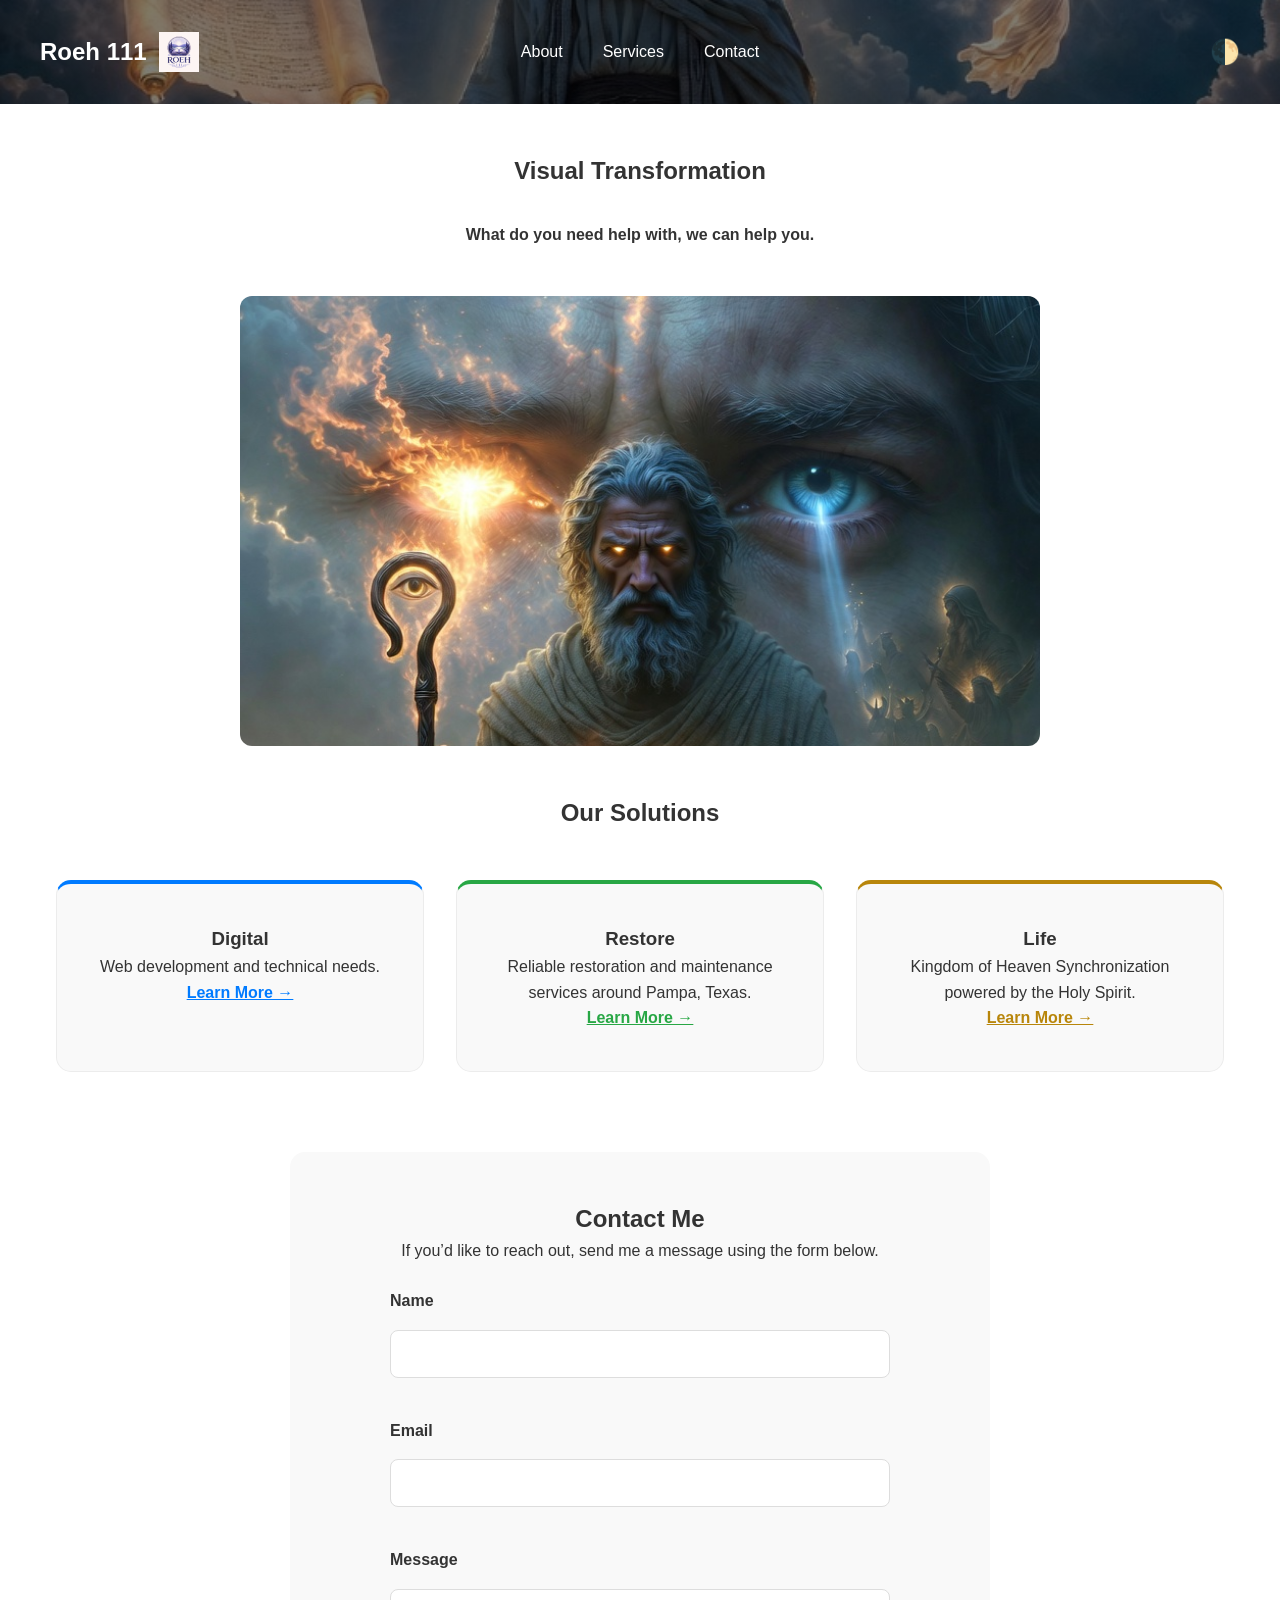
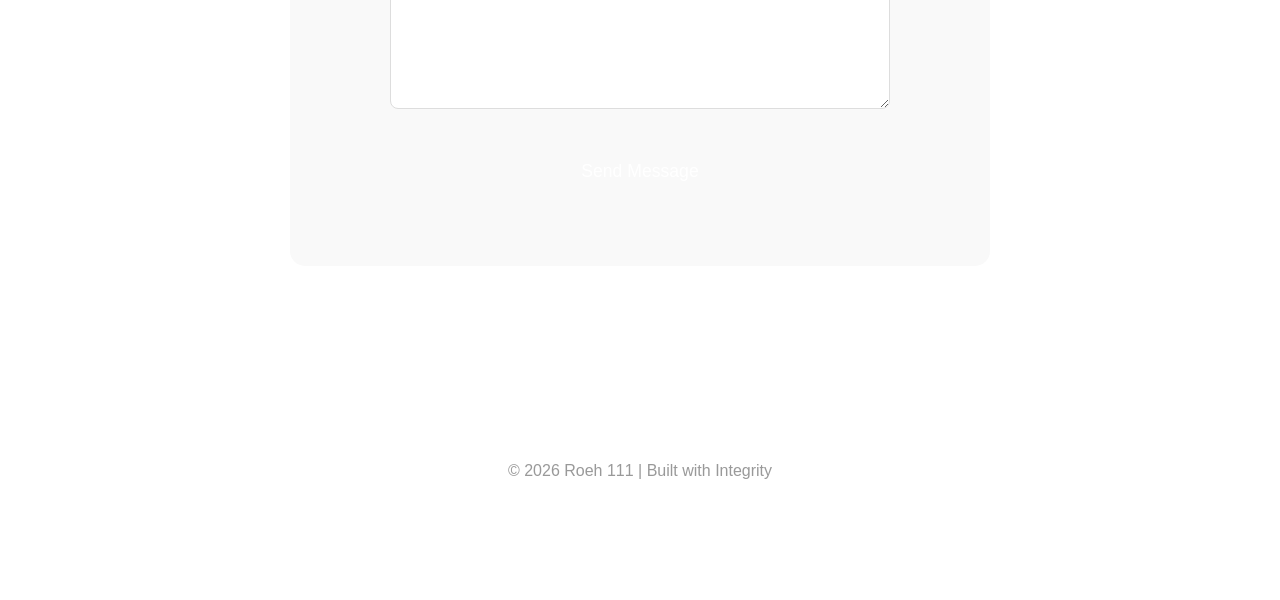
==== index.html @ 9e603c1d "Update 3 for the form to ensure it goes to the thank-you page which is in a different folder." ====
<!DOCTYPE html>
<html lang="en">
<head>
    <meta charset="UTF-8">
    <meta name="viewport" content="width=device-width, initial-scale=1.0">
    <title>Roeh 111 | Kingdom of Heaven Solutions</title>
    
    <script>
        (function() {
            const savedTheme = localStorage.getItem('theme');
            if (savedTheme === 'dark') {
                document.documentElement.setAttribute('data-theme', 'dark');
            }
        })();
    </script>

    <link rel="icon" type="image/png" href="assets/images/favicon.ico.png">
    <link rel="stylesheet" href="style.css">
</head>
<body>

<nav class="navbar">
    <div class="navbar-container">
        <a href="index.html" class="logo">
            Roeh 111 
            <img src="assets/images/favicon.ico.png" alt="Roeh Icon">
        </a>
        
        <ul class="nav-links">
            <li><a href="pages/about.html">About</a></li>
            <li><a href="pages/digital.html">Services</a></li>
            <li><a href="#contact">Contact</a></li>
        </ul>

        <div class="theme-btn-wrapper">
            <button id="theme-toggle" class="theme-btn">🌓</button>
        </div>
    </div>
</nav>

<main>
    <section class="container" style="margin-top: 3rem;">
        <h2 style="text-align: center; margin-bottom: 2rem;">Visual Transformation</h2>
        <p><strong>What do you need help with, we can help you.</strong></p>
        <div class="slider-container" id="main-slider" data-state="before" onclick="this.setAttribute('data-state', this.getAttribute('data-state') === 'before' ? 'after' : 'before')">
            <div class="img-before">
                <img src="assets/images/lbrpw.jpg" alt="Before" style="pointer-events: none;">
                <div class="label label-before">Before</div>
            </div>
            <div class="img-after">
                <img src="assets/images/CxQk5.jpg" alt="After" style="pointer-events: none;">
                <div class="label label-after">After</div>
            </div>
        </div>
    </section>

    <section id="services" class="pillars-section">
        <h2 style="text-align: center; margin-bottom: 3rem;">Our Solutions</h2>
        <div class="services-grid">
            <div class="service-card digital-card digital-theme">
                <h3>Digital</h3>
                <p>Web development and technical needs.</p>
                <a href="pages/digital.html" class="service-link">Learn More →</a>
            </div>
            <div class="service-card restore-card restore-theme">
                <h3>Restore</h3>
                <p>Reliable restoration and maintenance services around Pampa, Texas.</p>
                <a href="pages/home-repair.html" class="service-link">Learn More →</a>
            </div>
            <div class="service-card life-card life-theme">
                <h3>Life</h3>
                <p>Kingdom of Heaven Synchronization powered by the Holy Spirit.</p>
                <a href="pages/life.html" class="service-link">Learn More →</a>
            </div>
        </div>
    </section>

    <section id="contact" class="fade-in">
        <h2>Contact Me</h2>
            <p>If you’d like to reach out, send me a message using the form below.</p>

        <form action="https://formsubmit.co/josephparis28@gmail.com" method="POST" class="contact-form" id="contactForm">

        <!-- Hidden FormSubmit Settings -->
        <input type="hidden" name="_captcha" value="false">
        <input type="hidden" name="_template" value="table">
        <input type="hidden" name="_subject" value="New Message From Roeh 111 Website">
        <input type="hidden" name="_next" value="https://josephparis28-hue.github.io/pages/thank-you.html">

        <!-- Visible Fields -->
        <label for="name">Name</label>
        <input id="name" name="name" type="text" required>

        <label for="email">Email</label>
        <input id="email" name="email" type="email" required>

        <label for="message">Message</label>
        <textarea id="message" name="message" rows="5" required></textarea>

        <button type="submit" class="contact-btn">Send Message</button>
        </form>
    </section>

    <!-- Success Modal -->
    <div id="successModal" class="modal">
        <div class="modal-content fade-in">
            <h3>Message Sent!</h3>
            <p>Thank you for reaching out. I’ll get back to you soon.</p>
        <button id="closeModal" class="contact-btn">Close</button>
        </div>
    </div>

</main>

<footer>
    <p style="text-align: center; padding: 3rem 1rem; opacity: 0.7;">&copy; 2026 Roeh 111 | Built with Integrity</p>
</footer>

<button id="backToTop" class="back-to-top">↑</button>

<script src="script.js"></script>
</body>
</html>
---- style.css ----
/* ========================================
    1. CORE THEME & DESIGN TOKENS
   ======================================== */
:root {
    /* Brand Colors - Standard (Light Mode) */
    --accent-blue: #007bff;
    --digital-blue: #007bff;
    --restore-green: #28a745;
    --life-gold: #b8860b; /* Darker gold for better contrast on white */

    /* UI Tokens */
    --transition-speed: 0.4s;
    --overlay: rgba(0, 0, 0, 0.5);
    --bg-color: #ffffff;
    --text-color: #333333;
    --card-bg: #f9f9f9;
    --header-bg: url('assets/images/RoehBackground.jpg');
    --about-hero-bg: url('assets/images/PampaSkyline.jpg');
}

/* --- Dark Mode Variables Overrides --- */
html[data-theme="dark"] {
    --bg-color: #1a1a1a;
    --text-color: #f0f0f0;
    --card-bg: #2d2d2d;
    --overlay: rgba(0, 0, 0, 0.7);

    /* Dark Mode Brand Enhancements (Brighter for dark backgrounds) */
    --digital-blue: #3399ff;
    --restore-green: #2ecc71;
    --life-gold: #f1c40f;
}

/* ========================================
    2. HERO & ABOUT PAGE LAYOUT
   ======================================== */

/* The top banner section of the About page */
.about-hero {
    height: 35vh; /* Adjusted for better visibility */
    background: linear-gradient(var(--overlay), var(--overlay)), var(--about-hero-bg);
    background-size: cover;
    background-position: center;
    display: flex;
    flex-direction: column;
    justify-content: center;
    align-items: center; 
    color: white;
    padding: 0 1rem;
}

.about-hero h1 { 
    font-size: 3.5rem; 
    margin-bottom: 1rem; 
}

/* Global Centering for About Content sections */
.pillars-wrapper, 
.pampa-brand-section, 
.cta-section {
    padding: 4rem 2rem;
    display: flex;
    flex-direction: column;
    align-items: center; 
    text-align: center;
}

/* The "Started in Pampa" gray box section */
.pampa-brand-section {
    background-color: var(--card-bg);
    border-top: 1px solid rgba(0,0,0,0.05);
    border-bottom: 1px solid rgba(0,0,0,0.05);
    margin-bottom: 1rem; 
}

.pampa-brand-content p {
    max-width: 750px;
    margin: 0 auto;
    font-size: 1.2rem;
}

/* The section that says "Ready to start a project?" */
.cta-section h3 {
    font-size: 2.5rem;
    margin-bottom: 1rem;
}

/* ========================================
    3. GLOBAL STYLES
   ======================================== */
* {
    margin: 0;
    padding: 0;
    box-sizing: border-box;
}

body {
    font-family: 'Segoe UI', Tahoma, Geneva, Verdana, sans-serif;
    background-color: var(--bg-color);
    color: var(--text-color);
    line-height: 1.6;
    transition: background-color var(--transition-speed), color var(--transition-speed);
    text-align: center;
}

/* ========================================
    4. NAVIGATION (CENTRALIZED FLEXBOX)
   ======================================== */
.navbar {
    background: linear-gradient(var(--overlay), var(--overlay)), var(--header-bg);
    background-size: cover;
    background-position: center;
    padding: 2rem 1rem;
    color: white;
}

.navbar-container {
    max-width: 1200px;
    margin: 0 auto;
    display: flex;
    align-items: center;
    justify-content: space-between;
}

.logo, .theme-btn-wrapper { flex: 1; }

.logo { 
    display: flex; 
    align-items: center; 
    text-decoration: none; 
    color: white; 
    font-weight: bold; 
    font-size: 1.5rem; 
}

.logo img { height: 40px; margin-left: 12px; }

.nav-links {
    flex: 2;
    display: flex;
    justify-content: center;
    list-style: none;
    gap: 2.5rem;
}

.nav-links a { 
    text-decoration: none; 
    color: white; 
    font-weight: 500; 
    transition: color 0.3s; 
    padding-bottom: 4px;
}

.nav-links a:hover, .nav-links a.active { 
    color: var(--accent-blue); 
    border-bottom: 2px solid var(--accent-blue); 
}

.theme-btn-wrapper { display: flex; justify-content: flex-end; }
.theme-btn { background: none; border: none; cursor: pointer; font-size: 1.5rem; }

/* ========================================
    5. SERVICE CARD THEMES (SYNCHRONIZED)
   ======================================== */
.services-grid {
    display: flex;
    flex-wrap: wrap;
    justify-content: center;
    gap: 2rem;
    max-width: 1200px;
    margin: 3rem auto;
    padding: 0 1rem;
}

.service-card {
    flex: 1 1 300px;
    max-width: 380px;
    background: var(--card-bg);
    padding: 2.5rem;
    border-radius: 15px;
    transition: transform 0.3s ease;
    border: 1px solid rgba(0,0,0,0.05);
}

.service-card:hover { transform: translateY(-5px); }

/* --- Branch Specific logic using Variable Tokens --- */
.digital-card { border-top: 4px solid var(--digital-blue); }
.restore-card { border-top: 4px solid var(--restore-green); }
.life-card { border-top: 4px solid var(--life-gold); }

.digital-card .service-link { color: var(--digital-blue); font-weight: 600; }
.restore-card .service-link { color: var(--restore-green); font-weight: 600; }
.life-card .service-link { color: var(--life-gold); font-weight: 600; }

/* ========================================
    6. SUB-PAGE DESIGN SYSTEM
   ======================================== */
.subpage-header { text-align: center; margin-top: 5rem; padding: 0 1rem; }
.subpage-header h1 { font-size: 3rem; margin-bottom: 1rem; }

/* Sub-page Color Sync */
.digital-theme .subpage-header h1 { color: var(--digital-blue); }
.restore-theme .subpage-header h1 { color: var(--restore-green); }
.life-theme .subpage-header h1 { color: var(--life-gold); }

.subpage-content {
    max-width: 850px;
    margin: 4rem auto;
    padding: 2.5rem;
    background: var(--card-bg);
    border-radius: 12px;
    text-align: left;
    box-shadow: 0 4px 15px rgba(0,0,0,0.05);
}

.subpage-content ul {
    margin-top: 1.5rem;
    padding-left: 2rem;
}

.subpage-content li { margin-bottom: 0.8rem; }

/* ========================================
    7. INTERACTIVE COMPONENTS (SLIDER & GHOST)
   ======================================== */

/* Ghost Engine: Scroll Reveal */
.reveal-hidden {
    opacity: 0;
    transform: translateY(30px);
    transition: all 0.8s cubic-bezier(0.17, 0.67, 0.83, 0.67);
    will-change: transform, opacity;
}

.reveal-visible {
    opacity: 1;
    transform: translateY(0);
}

/* Restoration Comparison Slider */
.slider-container {
    position: relative;
    width: 100%;
    max-width: 800px;
    height: 450px;
    margin: 3rem auto;
    overflow: hidden;
    border-radius: 12px;
    cursor: pointer;
}

.img-after {
    position: absolute;
    top: 0;
    left: 0;
    width: 100%;
    height: 100%;
    z-index: 2;
    clip-path: inset(0 0 0 100%);
    transition: clip-path 0.6s cubic-bezier(0.4, 0, 0.2, 1);
}

.slider-container:hover .img-after,
.slider-container[data-state="after"] .img-after {
    clip-path: inset(0 0 0 0);
}

.slider-container img { width: 100%; height: 100%; object-fit: cover; }

/* ========================================
    8. FORMS & BUTTONS
   ======================================== */
#contact {
    max-width: 700px;
    margin: 5rem auto;
    padding: 3rem;
    background: var(--card-bg);
    border-radius: 15px;
}

#contact input, #contact select, #contact textarea {
    width: 100%;
    padding: 14px;
    margin-bottom: 1.5rem;
    border: 1px solid #ddd;
    border-radius: 8px;
    background: var(--bg-color);
    color: var(--text-color);
}

/* Large Pill Buttons */
.btn, .cta-btn {
    display: inline-block;
    min-width: 250px;
    padding: 18px 30px;
    background-color: var(--accent-blue);
    color: white;
    border-radius: 50px;
    font-weight: bold;
    text-decoration: none;
    transition: all 0.3s ease;
    border: none;
    cursor: pointer;
}

/* Branch specific CTA button colors */
.digital-theme .cta-btn { background-color: var(--digital-blue); }
.restore-theme .cta-btn { background-color: var(--restore-green); }
.life-theme .cta-btn { background-color: var(--life-gold); color: #000; }

.btn:hover, .cta-btn:hover {
    transform: translateY(-2px);
    filter: brightness(1.1);
    box-shadow: 0 5px 15px rgba(0,0,0,0.1);
}

/* ========================================
    9. FOOTER & MOBILE
   ======================================== */
@media (max-width: 768px) {
    .navbar-container { flex-direction: column; gap: 1.5rem; }
    .nav-links { gap: 1rem; flex-wrap: wrap; }
    .slider-container { height: 320px; }
    .subpage-header h1 { font-size: 2.2rem; }
    .btn, .cta-btn { width: 100%; }
}

footer { padding: 4rem 1rem; opacity: 0.7; text-align: center; }

.back-to-top {
    position: fixed;
    bottom: 25px;
    right: 25px;
    background: var(--accent-blue);
    color: white;
    border: none;
    padding: 15px;
    border-radius: 50%;
    cursor: pointer;
    display: none;
    z-index: 100;
}

/* Contact Form Styling */
.contact-form {
  display: flex;
  flex-direction: column;
  gap: 1rem;
  margin: 1.5rem auto;
  max-width: 500px;
  text-align: left;
}

.contact-form label {
  font-weight: 600;
  color: var(--muted);
}

.contact-form input,
.contact-form textarea {
  width: 100%;
  padding: 0.75rem 1rem;
  border-radius: 10px;
  border: 1px solid var(--border);
  background: rgba(255, 255, 255, 0.05);
  color: var(--text);
  font-size: 1rem;
}

.contact-form input:focus,
.contact-form textarea:focus {
  outline: 2px solid var(--accent2);
  background: rgba(255, 255, 255, 0.08);
}

.contact-btn {
  padding: 0.75rem 1.25rem;
  border: none;
  border-radius: 10px;
  background: var(--accent);
  color: white;
  font-size: 1.1rem;
  cursor: pointer;
  transition: background 0.2s ease, transform 0.2s ease;
}

.contact-btn:hover {
  background: var(--accent2);
  transform: translateY(-3px);
}

/* Modal */
.modal {
  position: fixed;
  inset: 0;
  background: rgba(0,0,0,0.65);
  display: none;
  align-items: center;
  justify-content: center;
  z-index: 99999;
}

.modal-content {
  background: var(--card);
  padding: 2rem;
  border-radius: 16px;
  max-width: 400px;
  text-align: center;
  border: 1px solid var(--border);
  box-shadow: var(--shadow);
}

.modal.show {
  display: flex;
}
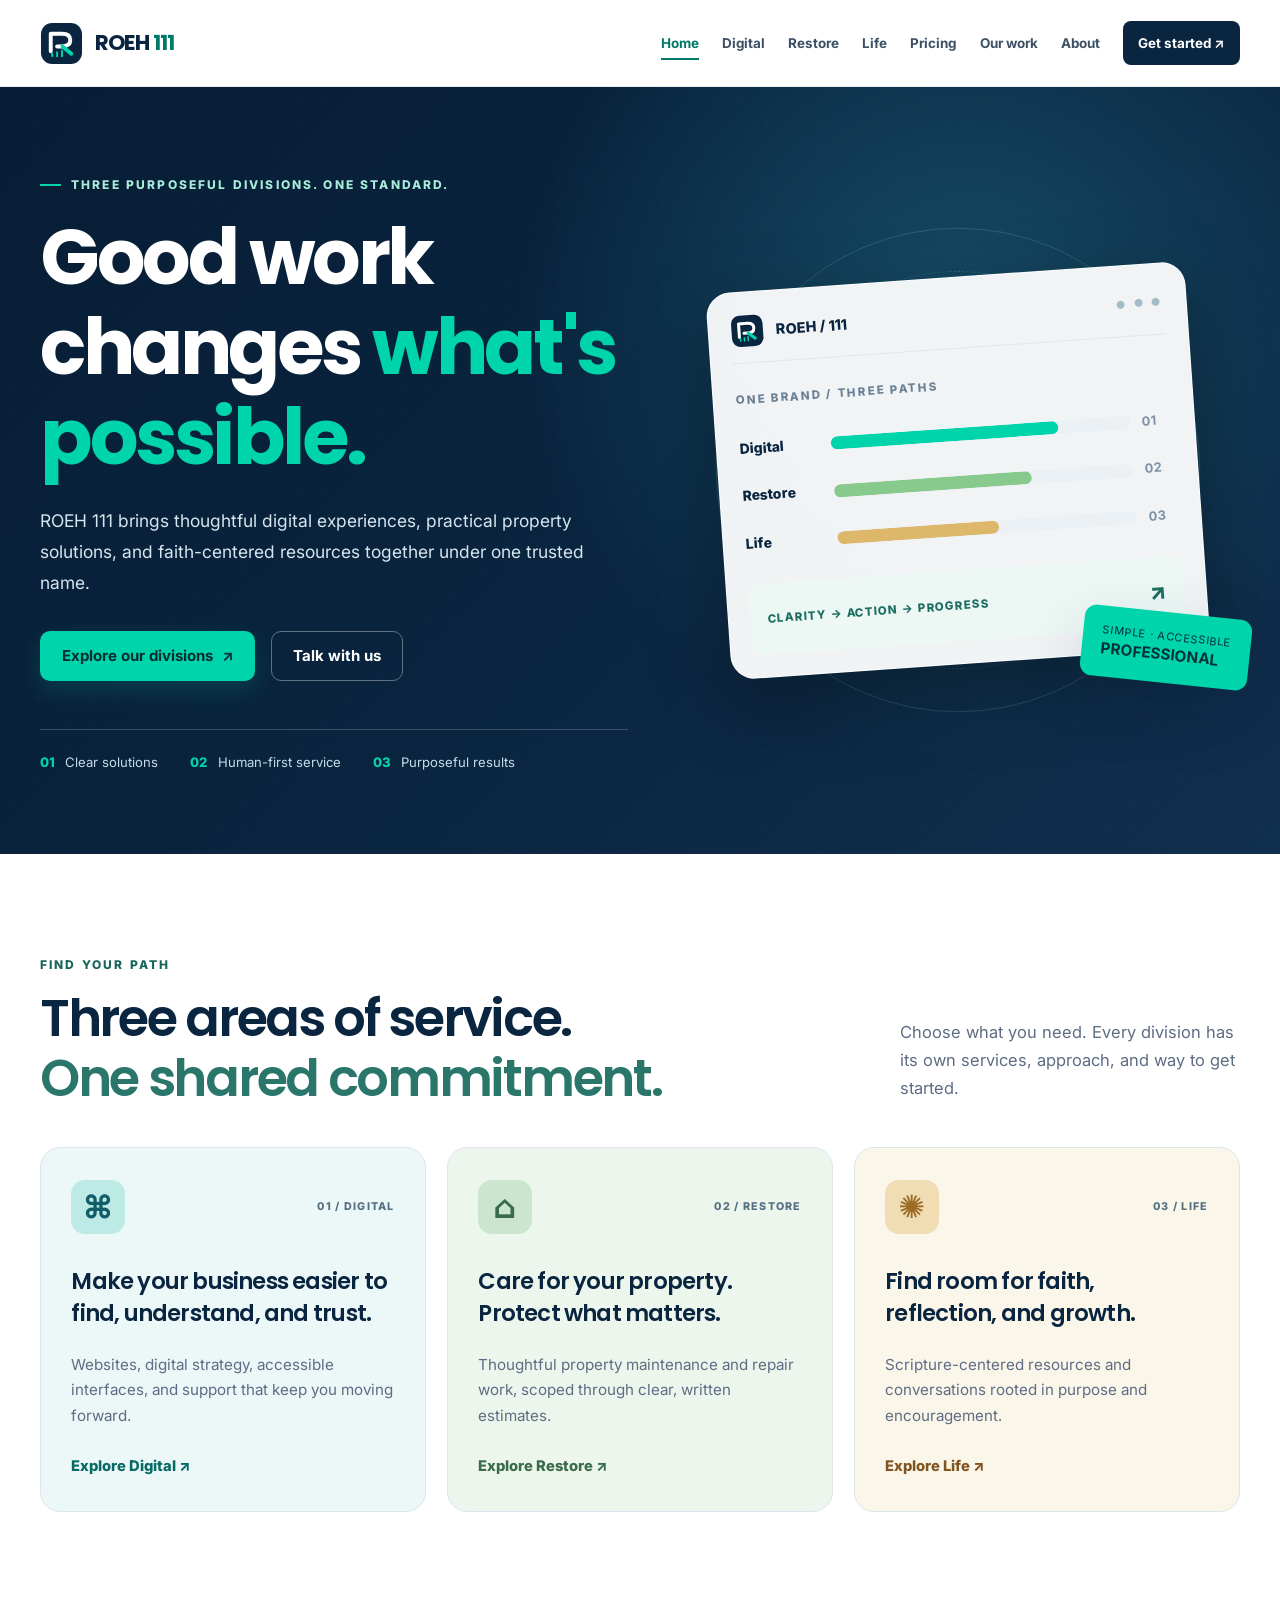
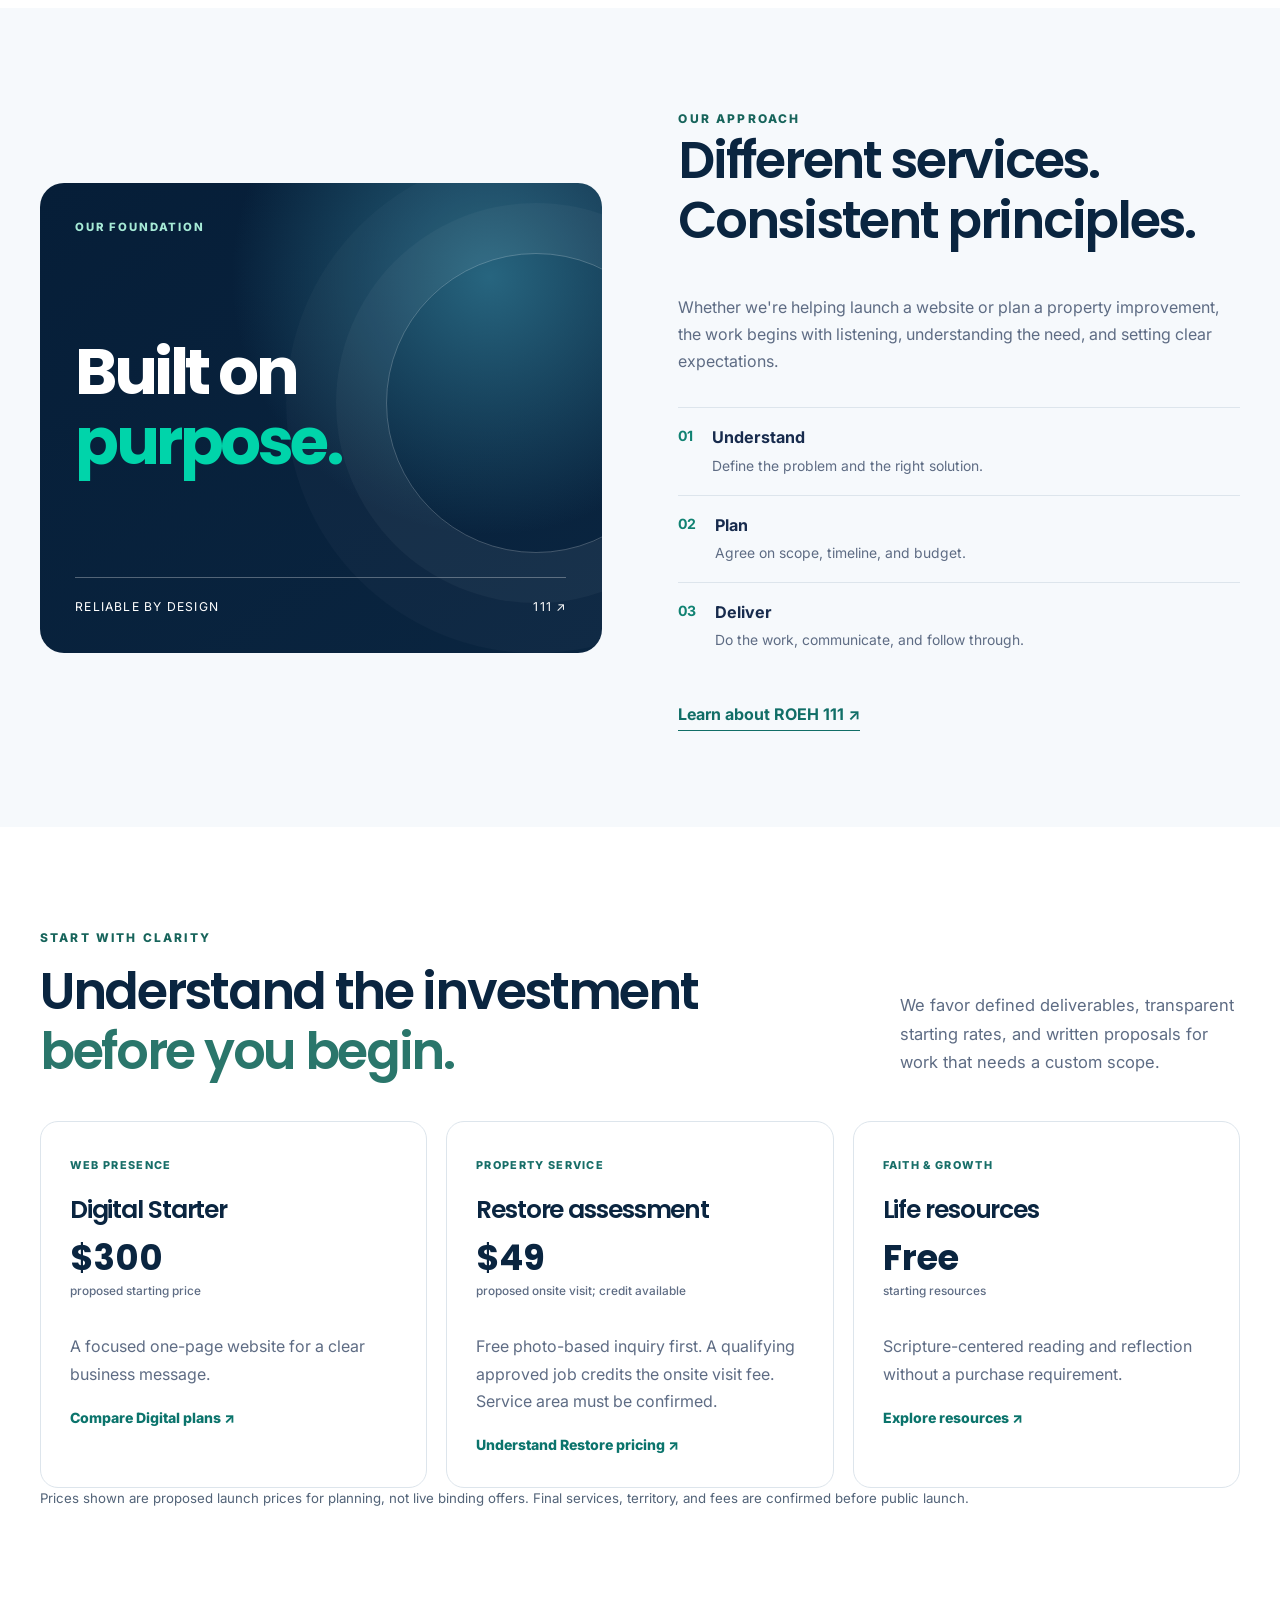
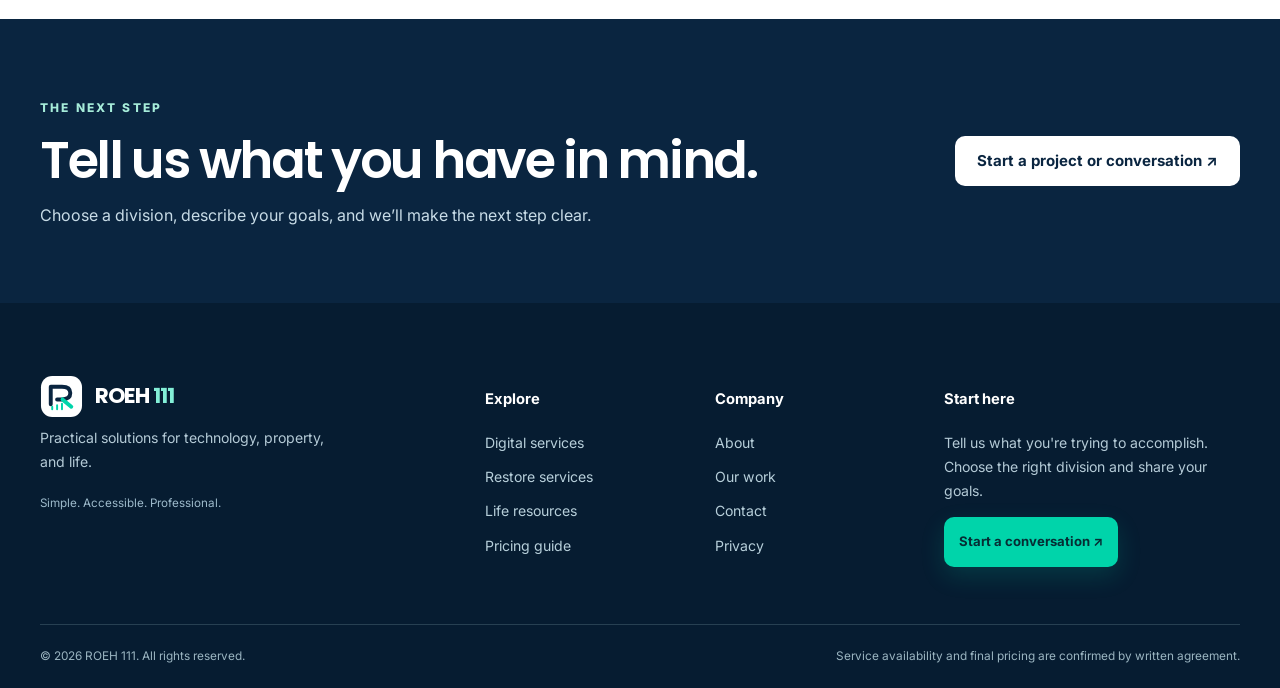
==== commit 09364c82: "Project 01 Completed." ====
--- a/index.html
+++ b/index.html
@@ -1,123 +1,562 @@
 <!DOCTYPE html>
 <html lang="en">
-<head>
-    <meta charset="UTF-8">
-    <meta name="viewport" content="width=device-width, initial-scale=1.0">
-    <title>Roeh 111 | Kingdom of Heaven Solutions</title>
-    
-    <script>
-        (function() {
-            const savedTheme = localStorage.getItem('theme');
-            if (savedTheme === 'dark') {
-                document.documentElement.setAttribute('data-theme', 'dark');
-            }
-        })();
-    </script>
+ <head>
+  <meta charset="utf-8">
+  <meta content="width=device-width, initial-scale=1" name="viewport">
+  <meta content="#0A2540" name="theme-color">
+  <meta content="ROEH 111 offers digital services, property solutions, and faith-centered resources with clarity and purpose." name="description">
+  <meta content="Practical solutions for technology, property, and life" property="og:title">
+  <meta content="ROEH 111 offers digital services, property solutions, and faith-centered resources with clarity and purpose." property="og:description">
+  <meta content="website" property="og:type">
+  <title>
+   Practical solutions for technology, property, and life | ROEH 111
+  </title>
+  <link href="assets/roeh-mark.svg" rel="icon" type="image/svg+xml">
+  <link href="https://fonts.googleapis.com" rel="preconnect">
+  <link crossorigin href="https://fonts.gstatic.com" rel="preconnect">
+  <link href="https://fonts.googleapis.com/css2?family=Inter:wght@400;500;600;700&family=Poppins:wght@500;600;700;800&display=swap" rel="stylesheet">
+  <link href="styles.css" rel="stylesheet">
+  <script defer src="config.js">
+  </script>
+  <script defer src="script.js">
+  </script>
+ </head>
+ <body data-branch="all">
+  <a class="skip-link" href="#main">
+   Skip to content
+  </a>
+  <header class="site-header">
+   <div class="container header-inner">
+    <a aria-label="ROEH 111, go to homepage" class="brand" href="index.html">
+     <img alt height="43" src="assets/roeh-mark.svg" width="43">
+     <span>
+      ROEH
+      <strong>
+       111
+      </strong>
+     </span>
+    </a>
+    <button aria-controls="primary-nav" aria-expanded="false" aria-label="Open menu" class="nav-toggle" type="button">
+     <span>
+     </span>
+     <span>
+     </span>
+     <span>
+     </span>
+    </button>
+    <nav aria-label="Primary navigation" class="primary-nav" id="primary-nav">
+     <a aria-current="page" href="index.html">
+      Home
+     </a>
+     <a href="digital.html">
+      Digital
+     </a>
+     <a href="restore.html">
+      Restore
+     </a>
+     <a href="life.html">
+      Life
+     </a>
+     <a href="pricing.html">
+      Pricing
+     </a>
+     <a href="work.html">
+      Our work
+     </a>
+     <a href="about.html">
+      About
+     </a>
+     <a class="nav-contact" href="contact.html">
+      Get started
+      <span aria-hidden="true">
+       &nearrow;
+      </span>
+     </a>
+    </nav>
+   </div>
+  </header>
+  <main id="main">
+   <section class="hero">
+    <div class="container hero-layout">
+     <div>
+      <span class="eyebrow">
+       <i>
+       </i>
+       THREE PURPOSEFUL DIVISIONS. ONE STANDARD.
+      </span>
+      <h1>
+       Good work changes
+       <em>
+        what's possible.
+       </em>
+      </h1>
+      <p class="hero-lead">
+       ROEH 111 brings thoughtful digital experiences, practical property solutions, and faith-centered resources together under one trusted name.
+      </p>
+      <div class="hero-actions">
+       <a class="button button-teal" href="#divisions">
+        Explore our divisions
+        <span aria-hidden="true">
+         &nearrow;
+        </span>
+       </a>
+       <a class="button button-ghost" href="contact.html">
+        Talk with us
+       </a>
+      </div>
+      <div class="hero-meta">
+       <div>
+        <span class="hero-meta-num">
+         01
+        </span>
+        <span>
+         Clear solutions
+        </span>
+       </div>
+       <div>
+        <span class="hero-meta-num">
+         02
+        </span>
+        <span>
+         Human-first service
+        </span>
+       </div>
+       <div>
+        <span class="hero-meta-num">
+         03
+        </span>
+        <span>
+         Purposeful results
+        </span>
+       </div>
+      </div>
+     </div>
+     <div aria-hidden="true" class="hero-visual">
+      <div class="visual-orbit visual-orbit-one">
+      </div>
+      <div class="visual-orbit visual-orbit-two">
+      </div>
+      <div class="glass-panel">
+       <div class="panel-header">
+        <img alt src="assets/roeh-mark.svg">
+        <span>
+         ROEH / 111
+        </span>
+        <span class="panel-dot">
+         ● ● ●
+        </span>
+       </div>
+       <div class="panel-caption">
+        ONE BRAND / THREE PATHS
+       </div>
+       <div class="visual-bar">
+        <span>
+         Digital
+        </span>
+        <div>
+         <i style="--fill:76%;--color:#00D4AA">
+         </i>
+        </div>
+        <b>
+         01
+        </b>
+       </div>
+       <div class="visual-bar">
+        <span>
+         Restore
+        </span>
+        <div>
+         <i style="--fill:66%;--color:#88C98E">
+         </i>
+        </div>
+        <b>
+         02
+        </b>
+       </div>
+       <div class="visual-bar">
+        <span>
+         Life
+        </span>
+        <div>
+         <i style="--fill:54%;--color:#DDB76A">
+         </i>
+        </div>
+        <b>
+         03
+        </b>
+       </div>
+       <div class="panel-end">
+        <span>
+         CLARITY &rarr; ACTION &rarr; PROGRESS
+        </span>
+        <span>
+         &nearrow;
+        </span>
+       </div>
+      </div>
+      <div class="floating-label">
+       SIMPLE &middot; ACCESSIBLE
+       <br>
+       <strong>
+        PROFESSIONAL
+       </strong>
+      </div>
+     </div>
+    </div>
+   </section>
+   <section class="section" id="divisions">
+    <div class="container">
+     <div class="section-heading">
+      <div>
+       <span class="eyebrow dark">
+        FIND YOUR PATH
+       </span>
+       <h2>
+        Three areas of service.
+        <br>
+        <em>
+         One shared commitment.
+        </em>
+       </h2>
+      </div>
+      <p>
+       Choose what you need. Every division has its own services, approach, and way to get started.
+      </p>
+     </div>
+     <div class="division-grid">
+      <article class="division-card digital-card">
+       <div class="division-top">
+        <span class="branch-icon">
+         ⌘
+        </span>
+        <span>
+         01 / DIGITAL
+        </span>
+       </div>
+       <h3>
+        Make your business easier to find, understand, and trust.
+       </h3>
+       <p>
+        Websites, digital strategy, accessible interfaces, and support that keep you moving forward.
+       </p>
+       <a href="digital.html">
+        Explore Digital
+        <span aria-hidden="true">
+         &nearrow;
+        </span>
+       </a>
+      </article>
+      <article class="division-card restore-card">
+       <div class="division-top">
+        <span class="branch-icon">
+         ⌂
+        </span>
+        <span>
+         02 / RESTORE
+        </span>
+       </div>
+       <h3>
+        Care for your property. Protect what matters.
+       </h3>
+       <p>
+        Thoughtful property maintenance and repair work, scoped through clear, written estimates.
+       </p>
+       <a href="restore.html">
+        Explore Restore
+        <span aria-hidden="true">
+         &nearrow;
+        </span>
+       </a>
+      </article>
+      <article class="division-card life-card">
+       <div class="division-top">
+        <span class="branch-icon">
+         ✺
+        </span>
+        <span>
+         03 / LIFE
+        </span>
+       </div>
+       <h3>
+        Find room for faith, reflection, and growth.
+       </h3>
+       <p>
+        Scripture-centered resources and conversations rooted in purpose and encouragement.
+       </p>
+       <a href="life.html">
+        Explore Life
+        <span aria-hidden="true">
+         &nearrow;
+        </span>
+       </a>
+      </article>
+     </div>
+    </div>
+   </section>
+   <section class="section section-mist">
+    <div class="container split-feature">
+     <div class="feature-visual">
+      <span class="feature-stamp">
+       OUR FOUNDATION
+      </span>
+      <div class="big-type">
+       Built on
+       <br>
+       <em>
+        purpose.
+       </em>
+      </div>
+      <div class="feature-bottom">
+       <span>
+        RELIABLE BY DESIGN
+       </span>
+       <span>
+        111 &nearrow;
+       </span>
+      </div>
+     </div>
+     <div>
+      <span class="eyebrow dark">
+       OUR APPROACH
+      </span>
+      <h2>
+       Different services.
+       <br>
+       Consistent principles.
+      </h2>
+      <p>
+       Whether we're helping launch a website or plan a property improvement, 
+       the work begins with listening, understanding the need, and setting clear expectations.
+      </p>
+      <div class="steps-inline">
+       <div>
+        <b>
+         01
+        </b>
+        <span>
+         <strong>
+          Understand
+         </strong>
+         <small>
+          Define the problem and the right solution.
+         </small>
+        </span>
+       </div>
+       <div>
+        <b>
+         02
+        </b>
+        <span>
+         <strong>
+          Plan
+         </strong>
+         <small>
+          Agree on scope, timeline, and budget.
+         </small>
+        </span>
+       </div>
+       <div>
+        <b>
+         03
+        </b>
+        <span>
+         <strong>
+          Deliver
+         </strong>
+         <small>
+          Do the work, communicate, and follow through.
+         </small>
+        </span>
+       </div>
+      </div>
+      <a class="text-link" href="about.html">
+       Learn about ROEH 111 &nearrow;
+      </a>
+     </div>
+    </div>
+   </section>
+   <section class="section">
+    <div class="container">
+     <div class="section-heading">
+      <div>
+       <span class="eyebrow dark">
+        START WITH CLARITY
+       </span>
+       <h2>
+        Understand the investment
+        <em>
+         before you begin.
+        </em>
+       </h2>
+      </div>
+      <p>
+       We favor defined deliverables, transparent starting rates, and written proposals for work that needs a custom scope.
+      </p>
+     </div>
+     <div class="price-preview-grid">
+      <article>
+       <span>
+        WEB PRESENCE
+       </span>
+       <h3>
+        Digital Starter
+       </h3>
+       <p class="price-big">
+        $300
+        <small>
+         proposed starting price
+        </small>
+       </p>
+       <p>
+        A focused one-page website for a clear business message.
+       </p>
+       <a href="pricing.html#digital-pricing">
+        Compare Digital plans &nearrow;
+       </a>
+      </article>
+      <article>
+       <span>
+        PROPERTY SERVICE
+       </span>
+       <h3>
+        Restore assessment
+       </h3>
+       <p class="price-big">
+        $49
+        <small>
+         proposed onsite visit; credit available
+        </small>
+       </p>
+       <p>
+        Free photo-based inquiry first. A qualifying approved job credits the onsite visit fee. Service area must be confirmed.
+       </p>
+       <a href="pricing.html#restore-pricing">
+        Understand Restore pricing &nearrow;
+       </a>
+      </article>
+      <article>
+       <span>
+        FAITH & GROWTH
+       </span>
+       <h3>
+        Life resources
+       </h3>
+       <p class="price-big">
+        Free
+        <small>
+         starting resources
+        </small>
+       </p>
+       <p>
+        Scripture-centered reading and reflection without a purchase requirement.
+       </p>
+       <a href="life.html">
+        Explore resources &nearrow;
+       </a>
+      </article>
+     </div>
+     <p class="fine-print">
+      Prices shown are proposed launch prices for planning, not live binding offers. Final services, territory, and fees are confirmed before public launch.
+     </p>
+    </div>
+   </section>
+   <section class="cta-band">
+    <div class="container cta-grid">
+     <div>
+      <span class="eyebrow">
+       THE NEXT STEP
+      </span>
+      <h2>
+       Tell us what you have in mind.
+      </h2>
+      <p>
+       Choose a division, describe your goals, and we&rsquo;ll make the next step clear.
+      </p>
+     </div>
+     <a class="button button-white" href="contact.html">
+      Start a project or conversation &nearrow;
+     </a>
+    </div>
+   </section>
+  </main>
+  <footer class="site-footer">
+   <div class="container footer-grid">
+    <div>
+     <a aria-label="ROEH 111 homepage" class="brand footer-brand" href="index.html">
+      <img alt height="43" src="assets/roeh-mark-light.svg" width="43">
+      <span>
+       ROEH
+       <strong>
+        111
+       </strong>
+      </span>
+     </a>
+     <p>
+      Practical solutions for technology, property, and life.
+     </p>
+     <small>
+      Simple. Accessible. Professional.
+     </small>
+    </div>
+    <div>
+     <h2>
+      Explore
+     </h2>
+     <a href="digital.html">
+      Digital services
+     </a>
+     <a href="restore.html">
+      Restore services
+     </a>
+     <a href="life.html">
+      Life resources
+     </a>
+     <a href="pricing.html">
+      Pricing guide
+     </a>
+    </div>
+    <div>
+     <h2>
+      Company
+     </h2>
+     <a href="about.html">
+      About
+     </a>
+     <a href="work.html">
+      Our work
+     </a>
+     <a href="contact.html">
+      Contact
+     </a>
+     <a href="privacy.html">
+      Privacy
+     </a>
+    </div>
+    <div>
+     <h2>
+      Start here
+     </h2>
+     <p>
+      Tell us what you're trying to accomplish. Choose the right division and share your goals.
+     </p>
+     <a class="button button-teal" href="contact.html">
+      Start a conversation &nearrow;
+     </a>
+    </div>
+   </div>
+   <div class="container footer-bottom">
+    <span>
+     &copy;
+     <span id="copyright-year">
+      2026
+     </span>
+     ROEH 111. All rights reserved.
+    </span>
+    <span>
+     Service availability and final pricing are confirmed by written agreement.
+    </span>
+   </div>
+  </footer>
+ </body>
+</html>
 
-    <link rel="icon" type="image/png" href="assets/images/favicon.ico.png">
-    <link rel="stylesheet" href="style.css">
-</head>
-<body>
-
-<nav class="navbar">
-    <div class="navbar-container">
-        <a href="index.html" class="logo">
-            Roeh 111 
-            <img src="assets/images/favicon.ico.png" alt="Roeh Icon">
-        </a>
-        
-        <ul class="nav-links">
-            <li><a href="pages/about.html">About</a></li>
-            <li><a href="pages/digital.html">Services</a></li>
-            <li><a href="#contact">Contact</a></li>
-        </ul>
-
-        <div class="theme-btn-wrapper">
-            <button id="theme-toggle" class="theme-btn">🌓</button>
-        </div>
-    </div>
-</nav>
-
-<main>
-    <section class="container" style="margin-top: 3rem;">
-        <h2 style="text-align: center; margin-bottom: 2rem;">Visual Transformation</h2>
-        <p><strong>What do you need help with, we can help you.</strong></p>
-        <div class="slider-container" id="main-slider" data-state="before" onclick="this.setAttribute('data-state', this.getAttribute('data-state') === 'before' ? 'after' : 'before')">
-            <div class="img-before">
-                <img src="assets/images/lbrpw.jpg" alt="Before" style="pointer-events: none;">
-                <div class="label label-before">Before</div>
-            </div>
-            <div class="img-after">
-                <img src="assets/images/CxQk5.jpg" alt="After" style="pointer-events: none;">
-                <div class="label label-after">After</div>
-            </div>
-        </div>
-    </section>
-
-    <section id="services" class="pillars-section">
-        <h2 style="text-align: center; margin-bottom: 3rem;">Our Solutions</h2>
-        <div class="services-grid">
-            <div class="service-card digital-card digital-theme">
-                <h3>Digital</h3>
-                <p>Web development and technical needs.</p>
-                <a href="pages/digital.html" class="service-link">Learn More →</a>
-            </div>
-            <div class="service-card restore-card restore-theme">
-                <h3>Restore</h3>
-                <p>Reliable restoration and maintenance services around Pampa, Texas.</p>
-                <a href="pages/home-repair.html" class="service-link">Learn More →</a>
-            </div>
-            <div class="service-card life-card life-theme">
-                <h3>Life</h3>
-                <p>Kingdom of Heaven Synchronization powered by the Holy Spirit.</p>
-                <a href="pages/life.html" class="service-link">Learn More →</a>
-            </div>
-        </div>
-    </section>
-
-    <section id="contact" class="fade-in">
-        <h2>Contact Me</h2>
-            <p>If you’d like to reach out, send me a message using the form below.</p>
-
-        <form action="https://formsubmit.co/josephparis28@gmail.com" method="POST" class="contact-form" id="contactForm">
-
-        <!-- Hidden FormSubmit Settings -->
-        <input type="hidden" name="_captcha" value="false">
-        <input type="hidden" name="_template" value="table">
-        <input type="hidden" name="_subject" value="New Message From Roeh 111 Website">
-        <input type="hidden" name="_next" value="https://josephparis28-hue.github.io/pages/thank-you.html">
-
-        <!-- Visible Fields -->
-        <label for="name">Name</label>
-        <input id="name" name="name" type="text" required>
-
-        <label for="email">Email</label>
-        <input id="email" name="email" type="email" required>
-
-        <label for="message">Message</label>
-        <textarea id="message" name="message" rows="5" required></textarea>
-
-        <button type="submit" class="contact-btn">Send Message</button>
-        </form>
-    </section>
-
-    <!-- Success Modal -->
-    <div id="successModal" class="modal">
-        <div class="modal-content fade-in">
-            <h3>Message Sent!</h3>
-            <p>Thank you for reaching out. I’ll get back to you soon.</p>
-        <button id="closeModal" class="contact-btn">Close</button>
-        </div>
-    </div>
-
-</main>
-
-<footer>
-    <p style="text-align: center; padding: 3rem 1rem; opacity: 0.7;">&copy; 2026 Roeh 111 | Built with Integrity</p>
-</footer>
-
-<button id="backToTop" class="back-to-top">↑</button>
-
-<script src="script.js"></script>
-</body>
-</html>
--- a/styles.css
+++ b/styles.css
@@ -0,0 +1,1872 @@
+/* ROEH 111 | Ocean Depth design system | 2026 */
+
+:root {
+  color-scheme: light;
+  --navy: #0A2540;
+  --deep: #172B4D;
+  --teal: #00D4AA;
+  --teal-dark: #007A68;
+  --slate: #172B4D;
+  --muted: #5E6C84;
+  --mist: #F6F9FC;
+  --white: #FFFFFF;
+  --border: #DDE5EC;
+  --restore: #386C4C;
+  --restore-soft: #EAF3E9;
+  --life: #A47528;
+  --life-soft: #FAF2E2;
+  --shadow: 0 10px 36px rgba(10,37,64,.09);
+  --shadow-lg: 0 24px 68px rgba(10,37,64,.14);
+  --radius-sm: 8px;
+  --radius: 16px;
+  --radius-lg: 24px;
+  --container: 1200px;
+  --focus: #B17B10;
+}
+
+[hidden] {
+  display: none !important;
+}
+
+*,*::before,*::after {
+  box-sizing: border-box;
+}
+
+html {
+  scroll-behavior: smooth;
+  scroll-padding-top: 108px;
+}
+
+body {
+  margin: 0;
+  background: var(--white);
+  color: var(--deep);
+  font-family: Inter,system-ui,-apple-system,Segoe UI,sans-serif;
+  font-size: 16px;
+  line-height: 1.7;
+  -webkit-font-smoothing: antialiased;
+}
+
+body.menu-open {
+  overflow: hidden;
+}
+
+img,svg {
+  max-width: 100%;
+  display: block;
+}
+
+a {
+  color: inherit;
+}
+
+button,input,select,textarea {
+  font: inherit;
+}
+
+button {
+  cursor: pointer;
+}
+
+h1,h2,h3,h4,p {
+  margin-top: 0;
+}
+
+h1,h2,h3 {
+  font-family: Poppins,Inter,system-ui,sans-serif;
+  line-height: 1.17;
+  letter-spacing: -.045em;
+  color: var(--navy);
+}
+
+h1 {
+  font-size: clamp(3rem,6vw,5.65rem);
+  font-weight: 700;
+}
+
+h2 {
+  font-size: clamp(2rem,4vw,3.25rem);
+  font-weight: 600;
+}
+
+h3 {
+  font-size: clamp(1.28rem,2vw,1.55rem);
+  font-weight: 600;
+}
+
+h1 em,h2 em {
+  font-style: normal;
+  color: var(--teal-dark);
+}
+
+p {
+  color: var(--muted);
+}
+
+:focus-visible {
+  outline: 3px solid var(--focus);
+  outline-offset: 4px;
+}
+
+.container {
+  width: min(calc(100% - 48px),var(--container));
+  margin-inline: auto;
+}
+
+.sr-only {
+  border: 0;
+  clip: rect(0,0,0,0);
+  height: 1px;
+  margin: -1px;
+  overflow: hidden;
+  padding: 0;
+  position: absolute;
+  white-space: nowrap;
+  width: 1px;
+}
+
+.skip-link {
+  position: absolute;
+  left: 1rem;
+  top: -100px;
+  z-index: 999;
+  padding: .8rem 1rem;
+  background: var(--white);
+  color: var(--navy);
+  font-weight: 700;
+  border-radius: 8px;
+}
+
+.skip-link:focus {
+  top: 10px;
+}
+
+.section {
+  padding: clamp(4.25rem,8vw,6rem) 0;
+}
+
+.section-mist {
+  background: var(--mist);
+}
+
+.narrow {
+  max-width: 70ch;
+}
+
+.fine-print {
+  font-size: .83rem;
+  line-height: 1.65;
+  color: #526378;
+}
+
+.eyebrow {
+  display: inline-flex;
+  align-items: center;
+  gap: 10px;
+  color: #A6ECD9;
+  font-size: .75rem;
+  letter-spacing: .18em;
+  font-weight: 800;
+  text-transform: uppercase;
+}
+
+.eyebrow.dark {
+  color: #17645B;
+}
+
+.eyebrow i {
+  width: 21px;
+  height: 2px;
+  background: var(--teal);
+  display: inline-block;
+}
+
+.section-heading {
+  display: flex;
+  justify-content: space-between;
+  gap: 3rem;
+  align-items: end;
+  margin-bottom: 2.4rem;
+}
+
+.section-heading h2 {
+  margin: 12px 0 0;
+}
+
+.section-heading>p {
+  max-width: 340px;
+  margin-bottom: .4rem;
+  font-size: 1.035rem;
+}
+
+.section-heading h2 em {
+  font-style: normal;
+  color: #2A766B;
+}
+
+.button {
+  display: inline-flex;
+  align-items: center;
+  justify-content: center;
+  gap: .55rem;
+  min-height: 50px;
+  padding: .85rem 1.3rem;
+  border: 1.5px solid transparent;
+  border-radius: 10px;
+  text-decoration: none;
+  font-size: .94rem;
+  font-weight: 700;
+  line-height: 1.15;
+  transition: transform .2s ease,background-color .2s ease,box-shadow .2s ease;
+}
+
+.button:hover {
+  transform: translateY(-2px);
+}
+
+.button-teal {
+  background: var(--teal);
+  color: #062D34;
+  box-shadow: 0 9px 25px rgba(0,212,170,.16);
+}
+
+.button-teal:hover {
+  background: #69E8CB;
+}
+
+.button-white {
+  background: #fff;
+  color: var(--navy);
+}
+
+.button-white:hover {
+  background: #E7FFF8;
+}
+
+.button-ghost {
+  border-color: rgba(255,255,255,.35);
+  color: #fff;
+}
+
+.button-ghost:hover {
+  background: rgba(255,255,255,.12);
+}
+
+.button-outline {
+  background: #fff;
+  border-color: #BCD0D7;
+  color: var(--navy);
+}
+
+.button-outline:hover {
+  border-color: var(--teal-dark);
+  background: #F2FFFA;
+}
+
+.text-link {
+  font-weight: 700;
+  color: #116E67;
+  text-decoration: none;
+  border-bottom: 1.5px solid currentColor;
+  padding-bottom: 2px;
+  display: inline-block;
+}
+
+.text-link:hover {
+  color: var(--navy);
+}
+
+/* Navigation */
+
+.site-header {
+  position: sticky;
+  top: 0;
+  z-index: 30;
+  background: rgba(255,255,255,.96);
+  border-bottom: 1px solid #E8EDF2;
+  backdrop-filter: blur(14px);
+}
+
+.header-inner {
+  height: 86px;
+  display: flex;
+  align-items: center;
+  justify-content: space-between;
+  gap: 2rem;
+}
+
+.brand {
+  display: inline-flex;
+  align-items: center;
+  gap: .75rem;
+  text-decoration: none;
+  color: var(--navy);
+  white-space: nowrap;
+  font-family: Poppins,sans-serif;
+  font-weight: 700;
+  font-size: 1.35rem;
+  letter-spacing: -.045em;
+}
+
+.brand strong {
+  color: var(--teal-dark);
+}
+
+.brand img {
+  height: 43px;
+  width: 43px;
+}
+
+.primary-nav {
+  display: flex;
+  align-items: center;
+  gap: 1.45rem;
+}
+
+.primary-nav>a {
+  font-size: .84rem;
+  font-weight: 700;
+  text-decoration: none;
+  color: #3D5066;
+  white-space: nowrap;
+  padding: 10px 0;
+  position: relative;
+}
+
+.primary-nav>a[aria-current="page"],.primary-nav>a:hover {
+  color: var(--teal-dark);
+}
+
+.primary-nav>a[aria-current="page"]::after {
+  content: "";
+  position: absolute;
+  left: 0;
+  right: 0;
+  bottom: 4px;
+  height: 2px;
+  background: var(--teal-dark);
+}
+
+.primary-nav .nav-contact {
+  background: var(--navy);
+  color: #fff;
+  padding: 11px 15px;
+  border-radius: 8px;
+}
+
+.primary-nav .nav-contact:hover {
+  background: #173F5C;
+  color: #fff;
+}
+
+.nav-toggle {
+  display: none;
+  align-items: center;
+  justify-content: center;
+  flex-direction: column;
+  gap: 5px;
+  width: 44px;
+  height: 44px;
+  background: #F1F7F8;
+  border: 1px solid var(--border);
+  border-radius: 10px;
+}
+
+.nav-toggle span {
+  display: block;
+  width: 20px;
+  height: 2px;
+  background: var(--navy);
+  border-radius: 10px;
+}
+
+/* Hero */
+
+.hero {
+  background: radial-gradient(circle at 75% 30%,#154C65 0%,transparent 40%),linear-gradient(135deg,#071D35 0%,#0A2540 55%,#112F4E 100%);
+  overflow: hidden;
+  color: #fff;
+  position: relative;
+}
+
+.hero::after {
+  content: "";
+  position: absolute;
+  inset: 0;
+  pointer-events: none;
+  background-image: radial-gradient(rgba(255,255,255,.13) .8px,transparent 1px);
+  background-size: 26px 26px;
+  opacity: .16;
+}
+
+.hero-layout {
+  display: grid;
+  grid-template-columns: 1.02fr .98fr;
+  gap: 3rem;
+  align-items: center;
+  min-height: 700px;
+  position: relative;
+  z-index: 1;
+  padding-block: 5rem;
+}
+
+.hero h1 {
+  color: #fff;
+  margin: 18px 0 22px;
+  max-width: 690px;
+}
+
+.hero h1 em {
+  color: var(--teal);
+}
+
+.hero-lead {
+  font-size: 1.09rem;
+  max-width: 580px;
+  color: #D6E6EF;
+  line-height: 1.8;
+}
+
+.hero-actions {
+  display: flex;
+  align-items: center;
+  gap: 1rem;
+  flex-wrap: wrap;
+  margin: 2rem 0 3rem;
+}
+
+.hero-meta {
+  display: flex;
+  border-top: 1px solid rgba(255,255,255,.2);
+  padding-top: 1.35rem;
+  gap: 2rem;
+  flex-wrap: wrap;
+}
+
+.hero-meta>div {
+  display: flex;
+  align-items: center;
+  gap: .65rem;
+  color: #C6DCE9;
+  font-size: .82rem;
+}
+
+.hero-meta-num {
+  color: var(--teal);
+  font-weight: 800;
+}
+
+.hero-visual {
+  position: relative;
+  min-height: 490px;
+  display: grid;
+  place-items: center;
+}
+
+.visual-orbit {
+  position: absolute;
+  width: 510px;
+  height: 510px;
+  border-radius: 50%;
+  border: 1px solid rgba(144,214,215,.2);
+}
+
+.visual-orbit-one {
+  transform: scale(.95);
+}
+
+.visual-orbit-two {
+  transform: scale(.78);
+  border-style: dashed;
+}
+
+.glass-panel {
+  width: min(100%,480px);
+  background: rgba(255,255,255,.94);
+  color: var(--navy);
+  border: 1px solid rgba(255,255,255,.8);
+  padding: 1.4rem;
+  border-radius: 24px;
+  box-shadow: 0 26px 75px rgba(0,0,0,.34);
+  transform: rotate(-4deg);
+}
+
+.panel-header {
+  display: flex;
+  align-items: center;
+  gap: .75rem;
+  border-bottom: 1px solid #DCE8EE;
+  padding-bottom: .9rem;
+  font-weight: 800;
+  font-size: .9rem;
+}
+
+.panel-header img {
+  width: 33px;
+  height: 33px;
+}
+
+.panel-dot {
+  margin-left: auto;
+  font-size: .66rem;
+  color: #A4BCC8;
+  letter-spacing: .25em;
+}
+
+.panel-caption {
+  font-weight: 800;
+  color: #6C8096;
+  font-size: .72rem;
+  letter-spacing: .15em;
+  margin: 1.7rem 0;
+}
+
+.visual-bar {
+  display: grid;
+  grid-template-columns: 80px 1fr 30px;
+  align-items: center;
+  gap: .7rem;
+  margin: 1.5rem 0;
+  font-size: .87rem;
+  font-weight: 800;
+}
+
+.visual-bar div {
+  height: 13px;
+  background: #EAF0F3;
+  border-radius: 999px;
+  overflow: hidden;
+}
+
+.visual-bar i {
+  display: block;
+  width: var(--fill);
+  height: 100%;
+  border-radius: inherit;
+  background: var(--color);
+}
+
+.visual-bar b {
+  font-size: .8rem;
+  color: #7C91A5;
+}
+
+.panel-end {
+  display: flex;
+  justify-content: space-between;
+  align-items: center;
+  background: #EDF8F5;
+  color: #1D6E62;
+  padding: 1rem;
+  margin-top: 1.8rem;
+  border-radius: 12px;
+  font-size: .72rem;
+  font-weight: 800;
+  letter-spacing: .08em;
+}
+
+.panel-end span:last-child {
+  font-size: 1.4rem;
+}
+
+.floating-label {
+  position: absolute;
+  right: -10px;
+  bottom: 32px;
+  background: #00D4AA;
+  color: #07313B;
+  border-radius: 12px;
+  font-size: .68rem;
+  line-height: 1.5;
+  padding: 1rem 1.2rem;
+  box-shadow: var(--shadow-lg);
+  transform: rotate(6deg);
+  letter-spacing: .06em;
+}
+
+.floating-label strong {
+  font-size: .95rem;
+  letter-spacing: 0;
+}
+
+/* Shared sections */
+
+.division-grid {
+  display: grid;
+  grid-template-columns: repeat(3,minmax(0,1fr));
+  gap: 1.3rem;
+}
+
+.division-card {
+  display: flex;
+  flex-direction: column;
+  padding: 2rem 1.9rem;
+  border: 1px solid var(--border);
+  border-radius: 20px;
+  min-height: 365px;
+  transition: transform .2s,box-shadow .2s;
+}
+
+.division-card:hover {
+  transform: translateY(-5px);
+  box-shadow: var(--shadow);
+}
+
+.division-card.digital-card {
+  background: #ECF7F8;
+}
+
+.division-card.restore-card {
+  background: #EDF6EC;
+}
+
+.division-card.life-card {
+  background: #FBF6EA;
+}
+
+.division-top {
+  display: flex;
+  align-items: center;
+  justify-content: space-between;
+  margin-bottom: 2rem;
+  color: #557083;
+  letter-spacing: .12em;
+  font-size: .67rem;
+  font-weight: 800;
+}
+
+.branch-icon {
+  display: grid;
+  place-items: center;
+  height: 54px;
+  width: 54px;
+  border-radius: 14px;
+  background: #BDEAE5;
+  font-size: 2rem;
+  color: #125E68;
+}
+
+.restore-card .branch-icon {
+  background: #CCE6CE;
+  color: #386C4C;
+}
+
+.life-card .branch-icon {
+  background: #F0DDB3;
+  color: #9C6C25;
+}
+
+.division-card h3 {
+  font-size: 1.42rem;
+  line-height: 1.38;
+  letter-spacing: -.035em;
+}
+
+.division-card p {
+  font-size: .95rem;
+}
+
+.division-card>a {
+  margin-top: auto;
+  font-size: .92rem;
+  font-weight: 800;
+  text-decoration: none;
+  color: #086A65;
+}
+
+.restore-card>a {
+  color: #386C4C;
+}
+
+.life-card>a {
+  color: #80551F;
+}
+
+.division-card>a:hover {
+  text-decoration: underline;
+}
+
+.division-grid.compact .division-card {
+  min-height: 250px;
+}
+
+.split-feature {
+  display: grid;
+  grid-template-columns: 1fr 1fr;
+  gap: clamp(2rem,6vw,6rem);
+  align-items: center;
+}
+
+.split-feature>div>p {
+  font-size: 1rem;
+}
+
+.feature-visual {
+  position: relative;
+  min-height: 470px;
+  display: flex;
+  flex-direction: column;
+  justify-content: space-between;
+  background: radial-gradient(circle at 80% 20%,#27657F,transparent 44%),linear-gradient(145deg,#061E38,#0A2540);
+  color: #fff;
+  border-radius: 24px;
+  overflow: hidden;
+  padding: 2.2rem;
+}
+
+.feature-visual::after {
+  content: "";
+  position: absolute;
+  inset: 15% -15% auto auto;
+  width: 300px;
+  height: 300px;
+  border: 1px solid rgba(255,255,255,.23);
+  border-radius: 50%;
+  box-shadow: 0 0 0 50px rgba(255,255,255,.035),0 0 0 100px rgba(255,255,255,.025);
+}
+
+.feature-stamp {
+  color: #A6EAD6;
+  font-size: .71rem;
+  letter-spacing: .16em;
+  font-weight: 800;
+}
+
+.big-type {
+  position: relative;
+  font-family: Poppins,sans-serif;
+  font-size: clamp(3rem,5vw,5rem);
+  line-height: 1.1;
+  letter-spacing: -.055em;
+  font-weight: 700;
+  z-index: 1;
+}
+
+.big-type em {
+  color: var(--teal);
+  font-style: normal;
+}
+
+.feature-bottom {
+  display: flex;
+  justify-content: space-between;
+  align-items: center;
+  position: relative;
+  z-index: 1;
+  border-top: 1px solid rgba(255,255,255,.3);
+  padding-top: 1.2rem;
+  font-size: .76rem;
+  letter-spacing: .1em;
+}
+
+.steps-inline {
+  margin: 2rem 0;
+}
+
+.steps-inline>div {
+  display: flex;
+  gap: 1.15rem;
+  align-items: start;
+  border-top: 1px solid var(--border);
+  padding: 1rem 0;
+}
+
+.steps-inline b {
+  color: #108272;
+  font-size: .88rem;
+}
+
+.steps-inline strong {
+  font-size: 1.01rem;
+}
+
+.steps-inline small {
+  display: block;
+  color: var(--muted);
+  font-size: .87rem;
+  margin-top: .2rem;
+}
+
+.price-preview-grid {
+  display: grid;
+  grid-template-columns: repeat(3,1fr);
+  gap: 1.2rem;
+}
+
+.price-preview-grid article {
+  border: 1px solid var(--border);
+  border-radius: 18px;
+  padding: 1.8rem;
+  background: #fff;
+}
+
+.price-preview-grid article>span {
+  letter-spacing: .12em;
+  font-size: .68rem;
+  font-weight: 800;
+  color: #176E68;
+}
+
+.price-preview-grid h3 {
+  margin: 1.1rem 0 .8rem;
+}
+
+.price-big {
+  font-size: 2.2rem;
+  color: var(--navy);
+  font-family: Poppins,sans-serif;
+  font-weight: 700;
+  line-height: 1.2;
+}
+
+.price-big small {
+  display: block;
+  font-size: .74rem;
+  font-family: Inter,sans-serif;
+  font-weight: 500;
+  color: var(--muted);
+  margin-top: .3rem;
+}
+
+.price-preview-grid a {
+  color: #0B746C;
+  text-decoration: none;
+  font-size: .88rem;
+  font-weight: 800;
+}
+
+.price-preview-grid a:hover {
+  text-decoration: underline;
+}
+
+.cta-band {
+  background: var(--navy);
+  color: #fff;
+  padding: 4.6rem 0;
+}
+
+.cta-grid {
+  display: flex;
+  align-items: center;
+  justify-content: space-between;
+  gap: 2.5rem;
+}
+
+.cta-grid h2 {
+  color: #fff;
+  margin: .7rem 0;
+}
+
+.cta-grid p {
+  color: #C8DCE7;
+  margin: 0;
+  max-width: 640px;
+}
+
+.cta-grid>a {
+  flex-shrink: 0;
+}
+
+/* Interior pages */
+
+.subhero {
+  padding: clamp(4.2rem,8vw,7rem) 0;
+  background: radial-gradient(circle at 86% 15%,rgba(42,140,149,.33),transparent 35%),linear-gradient(125deg,#0A2540,#123C53);
+  color: #fff;
+}
+
+.subhero .container {
+  max-width: 1200px;
+}
+
+.subhero h1 {
+  color: #fff;
+  max-width: 900px;
+  margin: 1.1rem 0 1.3rem;
+}
+
+.subhero h1 em {
+  color: var(--teal);
+}
+
+.subhero p {
+  color: #D4E8F1;
+  max-width: 690px;
+  font-size: 1.12rem;
+}
+
+.restore-hero {
+  background: radial-gradient(circle at 85% 20%,rgba(110,168,111,.32),transparent 35%),linear-gradient(125deg,#0A2540,#174539);
+}
+
+.restore-hero h1 em {
+  color: #A7E8AC;
+}
+
+.life-hero {
+  background: radial-gradient(circle at 84% 15%,rgba(213,173,99,.28),transparent 35%),linear-gradient(125deg,#0A2540,#4A3C34);
+}
+
+.life-hero h1 em {
+  color: #F5D68D;
+}
+
+.service-grid {
+  display: grid;
+  grid-template-columns: repeat(3,1fr);
+  gap: 1.2rem;
+}
+
+.service-tile {
+  background: #fff;
+  border: 1px solid var(--border);
+  border-radius: 18px;
+  padding: 2rem;
+  box-shadow: 0 3px 10px rgba(10,37,64,.025);
+}
+
+.service-symbol {
+  display: grid;
+  place-items: center;
+  width: 60px;
+  height: 60px;
+  background: #E0F8F3;
+  border-radius: 14px;
+  font-size: 1.6rem;
+  color: #09695B;
+  margin-bottom: 1.5rem;
+  font-weight: 800;
+}
+
+.service-symbol.green {
+  background: #E7F2E7;
+  color: #386C4C;
+}
+
+.service-symbol.gold {
+  background: #F6E9D0;
+  color: #86591D;
+}
+
+.service-tile p {
+  font-size: .96rem;
+}
+
+.service-tile ul {
+  margin: .9rem 0 0;
+  padding-left: 1.25rem;
+  font-size: .9rem;
+  color: #4D6175;
+}
+
+.service-tile li {
+  margin: .28rem 0;
+}
+
+.package-grid {
+  display: grid;
+  grid-template-columns: repeat(3,1fr);
+  align-items: stretch;
+  gap: 1.3rem;
+}
+
+.package {
+  position: relative;
+  background: #fff;
+  border: 1px solid #D7E3E9;
+  border-radius: 20px;
+  padding: 2.1rem;
+  display: flex;
+  flex-direction: column;
+  gap: .4rem;
+}
+
+.package.featured {
+  border: 2px solid #008D79;
+  box-shadow: var(--shadow);
+  transform: translateY(-8px);
+}
+
+.package-label {
+  position: absolute;
+  top: -14px;
+  right: 18px;
+  background: #0C756C;
+  color: #fff;
+  font-size: .65rem;
+  letter-spacing: .08em;
+  border-radius: 999px;
+  padding: 6px 12px;
+  font-weight: 800;
+}
+
+.package-kicker {
+  color: #12756A;
+  font-size: .72rem;
+  font-weight: 800;
+  letter-spacing: .12em;
+}
+
+.package h3 {
+  margin: .5rem 0 0;
+}
+
+.package-price {
+  font-size: 2.45rem;
+  font-family: Poppins,sans-serif;
+  color: var(--navy);
+  font-weight: 700;
+  margin: .5rem 0 .2rem;
+}
+
+.package>p:not(.package-price) {
+  font-size: .9rem;
+}
+
+.check-list {
+  list-style: none;
+  margin: 1.2rem 0;
+  padding: 0;
+}
+
+.check-list li {
+  padding: .45rem 0 .45rem 1.55rem;
+  position: relative;
+  color: #52647A;
+  font-size: .93rem;
+}
+
+.check-list li::before {
+  content: '✓';
+  position: absolute;
+  left: 0;
+  color: #0B8476;
+  font-weight: 800;
+}
+
+.package>.button {
+  margin-top: auto;
+  width: 100%;
+}
+
+.quote-panel {
+  min-height: 330px;
+  background: linear-gradient(140deg,#E3F5F4,#F1F9FB);
+  border: 1px solid #CFE3E3;
+  border-radius: 22px;
+  padding: 2.4rem;
+  display: flex;
+  flex-direction: column;
+  justify-content: center;
+}
+
+.quote-panel span {
+  font-weight: 800;
+  font-size: .74rem;
+  letter-spacing: .14em;
+  color: #257970;
+}
+
+.quote-panel h3 {
+  font-size: clamp(1.6rem,3vw,2.3rem);
+  line-height: 1.35;
+  margin: 1rem 0 1.5rem;
+}
+
+.green-panel {
+  background: linear-gradient(135deg,#E6F4E6,#F9FBF8);
+}
+
+.green-panel span {
+  color: #386C4C;
+}
+
+.gold-panel {
+  background: linear-gradient(135deg,#FFF2D7,#FDFBF6);
+}
+
+.gold-panel span {
+  color: #946D24;
+}
+
+.notice {
+  padding: 1.25rem 1.5rem;
+  border-left: 4px solid #008D79;
+  background: #E9F5F4;
+  border-radius: 0 12px 12px 0;
+  font-size: .91rem;
+  color: #274B56;
+  margin: 2rem 0 0;
+}
+
+.notice strong {
+  color: var(--navy);
+}
+
+.metric-list {
+  margin: 1.5rem 0;
+}
+
+.metric-list>div {
+  display: flex;
+  justify-content: space-between;
+  align-items: center;
+  gap: 1rem;
+  padding: 1rem 0;
+  border-top: 1px solid var(--border);
+}
+
+.metric-list span {
+  color: #4E6379;
+}
+
+.metric-list strong {
+  color: var(--navy);
+}
+
+.process-grid {
+  display: grid;
+  grid-template-columns: repeat(4,1fr);
+  gap: 2rem;
+  margin-top: 2rem;
+}
+
+.process-grid>div,.process-grid>article {
+  border-top: 2px solid #B7DCD8;
+  padding-top: 1.4rem;
+}
+
+.process-grid b {
+  color: #0C8273;
+  font-size: .9rem;
+}
+
+.process-grid h3 {
+  margin: 1rem 0 .6rem;
+  font-size: 1.2rem;
+}
+
+.process-grid p {
+  font-size: .89rem;
+}
+
+/* Pricing and calculators */
+
+.pricing-table-wrap {
+  overflow: auto;
+  border: 1px solid var(--border);
+  border-radius: 16px;
+}
+
+.pricing-table {
+  width: 100%;
+  border-collapse: collapse;
+  min-width: 660px;
+}
+
+.pricing-table th,.pricing-table td {
+  padding: 1.1rem;
+  text-align: left;
+  border-bottom: 1px solid var(--border);
+  font-size: .9rem;
+}
+
+.pricing-table thead {
+  background: var(--navy);
+  color: #fff;
+}
+
+.pricing-table thead th {
+  color: #fff;
+}
+
+.pricing-table th[scope=row] {
+  color: var(--navy);
+  font-family: Poppins,sans-serif;
+}
+
+.pricing-table tbody tr:last-child>* {
+  border-bottom: 0;
+}
+
+.care-grid {
+  display: grid;
+  grid-template-columns: repeat(3,1fr);
+  gap: 1rem;
+  margin: 1.5rem 0 2.5rem;
+}
+
+.care-grid article {
+  background: #EFF6F5;
+  padding: 1.3rem;
+  border-radius: 14px;
+}
+
+.care-grid h3 {
+  font-size: 1rem;
+  margin: 0;
+}
+
+.care-grid p {
+  margin: .4rem 0;
+  color: var(--navy);
+  font-size: 1.4rem;
+}
+
+.care-grid span {
+  display: block;
+  color: var(--muted);
+  font-size: .83rem;
+}
+
+.calc-card {
+  border: 1px solid #C7DDE0;
+  background: linear-gradient(135deg,#F9FCFD,#EFF9F8);
+  border-radius: 22px;
+  padding: 2rem;
+  display: grid;
+  grid-template-columns: .9fr 1.1fr;
+  gap: 2.5rem;
+  margin-top: 2.5rem;
+}
+
+.calc-card h3 {
+  margin: 1rem 0;
+}
+
+.calc-fields {
+  display: grid;
+  gap: .6rem;
+}
+
+.calc-fields label {
+  font-size: .91rem;
+  font-weight: 700;
+  color: var(--navy);
+}
+
+.calc-fields input:not([type=checkbox]),.calc-fields select {
+  border: 1px solid #B6C9D3;
+  border-radius: 9px;
+  background: #fff;
+  padding: .7rem .9rem;
+  width: 100%;
+  min-height: 47px;
+}
+
+.check-option {
+  display: flex;
+  gap: .7rem;
+  align-items: center;
+}
+
+.check-option input {
+  accent-color: var(--teal-dark);
+  width: 18px;
+  height: 18px;
+}
+
+.calculator-result {
+  display: flex;
+  justify-content: space-between;
+  align-items: center;
+  gap: 1.5rem;
+  background: var(--navy);
+  border-radius: 12px;
+  color: #fff;
+  padding: 1rem 1.2rem;
+  margin-top: .6rem;
+}
+
+.calculator-result>span {
+  font-size: .85rem;
+}
+
+.calculator-result output {
+  font-weight: 800;
+  font-family: Poppins,sans-serif;
+  font-size: 1.65rem;
+}
+
+.calc-fields>.fine-print {
+  margin-bottom: 0;
+}
+
+/* Contact form */
+
+.contact-layout {
+  display: grid;
+  grid-template-columns: .87fr 1.13fr;
+  gap: 3.5rem;
+  align-items: start;
+}
+
+.contact-layout h2 {
+  margin: 1rem 0;
+}
+
+.contact-points {
+  margin: 2rem 0;
+}
+
+.contact-points>div {
+  display: flex;
+  gap: 1rem;
+  margin: 1.2rem 0;
+  border-top: 1px solid var(--border);
+  padding-top: 1rem;
+}
+
+.contact-points span {
+  font-size: .82rem;
+  font-weight: 800;
+  color: #178471;
+}
+
+.contact-points p {
+  margin: 0;
+  font-size: .9rem;
+}
+
+.contact-points strong {
+  color: var(--navy);
+}
+
+.form-shell {
+  border: 1px solid var(--border);
+  border-radius: 24px;
+  box-shadow: var(--shadow);
+  padding: 2.2rem;
+  background: #fff;
+}
+
+.form-shell h3 {
+  font-size: 1.5rem;
+  margin-bottom: .35rem;
+}
+
+.form-shell>form>p {
+  font-size: .91rem;
+}
+
+.field {
+  margin: 1rem 0;
+}
+
+.field label,.prepared label {
+  display: block;
+  font-size: .85rem;
+  font-weight: 700;
+  color: var(--navy);
+  margin-bottom: .4rem;
+}
+
+.field input,.field textarea,.field select,.prepared textarea {
+  display: block;
+  width: 100%;
+  border: 1px solid #B8CAD4;
+  border-radius: 10px;
+  background: #fff;
+  color: var(--navy);
+  padding: .77rem .9rem;
+  min-height: 48px;
+  font-size: .94rem;
+}
+
+.field textarea {
+  min-height: 135px;
+  resize: vertical;
+}
+
+.field input:focus,.field textarea:focus,.field select:focus {
+  border-color: #168879;
+}
+
+.field input[aria-invalid=true],.field textarea[aria-invalid=true],.field select[aria-invalid=true] {
+  border-color: #C24B43;
+}
+
+.required {
+  color: #AA3F32;
+}
+
+.form-grid {
+  display: grid;
+  grid-template-columns: 1fr 1fr;
+  gap: 1rem;
+}
+
+.form-actions {
+  margin-top: 1.5rem;
+}
+
+.form-actions .fine-print {
+  margin-top: 1rem;
+}
+
+.hidden-honeypot {
+  position: absolute !important;
+  left: -9999px !important;
+  width: 1px;
+  height: 1px;
+  overflow: hidden;
+}
+
+.form-status:not(:empty) {
+  border-radius: 9px;
+  padding: 1rem;
+  background: #EEF6F5;
+  color: #194D54;
+  margin-top: 1rem;
+}
+
+.form-status[data-kind=error] {
+  background: #FAEDE8;
+  color: #8C372D;
+}
+
+.form-status[data-kind=success] {
+  background: #EAF7E9;
+  color: #295A37;
+}
+
+.prepared {
+  margin-top: 1.2rem;
+}
+
+.prepared textarea {
+  min-height: 175px;
+  font-size: .84rem;
+  font-family: ui-monospace,Consolas,monospace;
+  margin-bottom: .9rem;
+}
+
+.branch-specific[hidden] {
+  display: none !important;
+}
+
+/* Work / legal / footer */
+
+.case-study {
+  display: grid;
+  grid-template-columns: 1fr 1fr;
+  gap: 3.4rem;
+  align-items: center;
+}
+
+.case-visual {
+  padding: 2rem;
+  background: linear-gradient(135deg,#C9EAE8,#E8F0F8);
+  border-radius: 24px;
+  min-height: 450px;
+  display: grid;
+  place-items: center;
+}
+
+.case-browser {
+  width: 95%;
+  background: #fff;
+  border-radius: 16px;
+  padding: 1.1rem;
+  box-shadow: var(--shadow-lg);
+  transform: rotate(-3deg);
+}
+
+.case-browser>span {
+  color: #DF8F7A;
+  font-size: .7rem;
+  letter-spacing: .2em;
+}
+
+.case-browser small {
+  letter-spacing: 0;
+  color: #65778A;
+  margin-left: .7rem;
+}
+
+.case-screen {
+  margin-top: 1rem;
+  border-radius: 10px;
+  background: #EEF6F7;
+  padding: 1.1rem 1.7rem;
+  display: flex;
+  flex-direction: column;
+  gap: 1rem;
+}
+
+.case-screen img {
+  width: 180px;
+}
+
+.case-screen strong {
+  font: 700 2rem/1.18 Poppins,sans-serif;
+  color: var(--navy);
+}
+
+.case-screen i {
+  display: block;
+  height: 7px;
+  background: #CFDBE6;
+  width: 75%;
+  border-radius: 100px;
+}
+
+.case-screen i:last-child {
+  width: 50%;
+  background: #A6E4D5;
+}
+
+.legal-copy {
+  max-width: 820px;
+}
+
+.legal-copy h2 {
+  font-size: 1.6rem;
+  margin: 2.4rem 0 .9rem;
+}
+
+.legal-copy .notice {
+  margin-bottom: 2rem;
+}
+
+.error-page {
+  min-height: 70vh;
+  display: grid;
+  place-content: center;
+  text-align: center;
+  padding: 2rem;
+}
+
+.site-footer {
+  background: #061C31;
+  color: #E9F4F7;
+  padding: 4.5rem 0 1.4rem;
+}
+
+.footer-grid {
+  display: grid;
+  grid-template-columns: 1.5fr .7fr .7fr 1.1fr;
+  gap: 2.6rem;
+}
+
+.footer-brand {
+  color: #fff;
+}
+
+.footer-brand strong {
+  color: #83EFD7;
+}
+
+.site-footer p {
+  color: #B4CAD6;
+  font-size: .88rem;
+  max-width: 290px;
+}
+
+.site-footer small {
+  color: #9DBACB;
+  font-size: .73rem;
+}
+
+.site-footer h2 {
+  font: 700 .92rem/1.2 Inter,sans-serif;
+  letter-spacing: 0;
+  color: #fff;
+  margin: 1rem 0 1.4rem;
+}
+
+.site-footer a:not(.brand):not(.button) {
+  display: block;
+  text-decoration: none;
+  color: #B7CFDA;
+  font-size: .88rem;
+  margin: .64rem 0;
+}
+
+.site-footer a:hover {
+  color: #fff;
+}
+
+.site-footer .button {
+  font-size: .82rem;
+  padding: .85rem;
+}
+
+.footer-bottom {
+  border-top: 1px solid #274052;
+  margin-top: 3.5rem;
+  padding-top: 1.3rem;
+  display: flex;
+  justify-content: space-between;
+  gap: 1rem;
+  color: #9BB5C1;
+  font-size: .74rem;
+}
+
+@media (max-width:1100px) {
+  .primary-nav {
+    gap: 1rem;
+  }
+  .primary-nav>a {
+    font-size: .79rem;
+  }
+  .hero-layout {
+    gap: 1rem;
+  }
+  .hero-visual {
+    transform: scale(.93);
+  }
+  .container {
+    width: min(calc(100% - 40px),var(--container));
+  }
+}
+
+@media (max-width:920px) {
+  .nav-toggle {
+    display: flex;
+    z-index: 50;
+  }
+  .primary-nav {
+    position: absolute;
+    top: 86px;
+    left: 0;
+    right: 0;
+    background: #fff;
+    padding: 1.1rem 24px 1.7rem;
+    display: none;
+    box-shadow: 0 18px 40px rgba(10,37,64,.16);
+    flex-direction: column;
+    gap: .2rem;
+    align-items: stretch;
+    max-height: calc(100vh - 86px);
+    overflow: auto;
+  }
+  .primary-nav.is-open {
+    display: flex;
+  }
+  .primary-nav>a {
+    font-size: 1rem;
+    padding: .8rem 0;
+  }
+  .primary-nav .nav-contact {
+    padding: .9rem 1rem;
+    text-align: center;
+    margin-top: .7rem;
+  }
+  .primary-nav>a[aria-current="page"]::after {
+    display: none;
+  }
+  .hero-layout {
+    grid-template-columns: 1fr;
+    padding-block: 4.5rem;
+  }
+  .hero-visual {
+    min-height: 400px;
+    transform: none;
+  }
+  .glass-panel {
+    max-width: 500px;
+  }
+  .division-grid,.package-grid,.service-grid,.price-preview-grid {
+    grid-template-columns: repeat(2,1fr);
+  }
+  .division-grid article:last-child,.package-grid article:last-child,.service-grid article:last-child,.price-preview-grid article:last-child {
+    grid-column: 1/-1;
+  }
+  .split-feature,.contact-layout,.case-study {
+    grid-template-columns: 1fr;
+  }
+  .contact-layout {
+    gap: 2.2rem;
+  }
+  .process-grid {
+    grid-template-columns: repeat(2,1fr);
+  }
+  .footer-grid {
+    grid-template-columns: repeat(2,1fr);
+  }
+  .calc-card {
+    gap: 1.5rem;
+  }
+  .package.featured {
+    transform: none;
+  }
+}
+
+@media (max-width:640px) {
+  body {
+    font-size: 15px;
+  }
+  .container {
+    width: min(calc(100% - 36px),var(--container));
+  }
+  .header-inner {
+    height: 74px;
+  }
+  .primary-nav {
+    top: 74px;
+    max-height: calc(100vh - 74px);
+  }
+  .brand {
+    font-size: 1.16rem;
+  }
+  .brand img {
+    height: 38px;
+    width: 38px;
+  }
+  .hero-layout {
+    padding-block: 3.8rem 2.8rem;
+    min-height: 0;
+  }
+  .hero h1 {
+    font-size: clamp(2.8rem,12vw,4.2rem);
+  }
+  .hero-lead {
+    font-size: 1rem;
+  }
+  .hero-meta {
+    gap: .9rem;
+  }
+  .hero-meta>div {
+    width: calc(50% - 1rem);
+  }
+  .hero-visual {
+    min-height: 330px;
+  }
+  .visual-orbit {
+    width: 340px;
+    height: 340px;
+  }
+  .glass-panel {
+    transform: none;
+    padding: 1.1rem;
+  }
+  .floating-label {
+    right: 0;
+    bottom: 0;
+    font-size: .6rem;
+  }
+  .section {
+    padding: 4rem 0;
+  }
+  .section-heading {
+    display: block;
+  }
+  .section-heading>p {
+    max-width: 70ch;
+    margin-top: 1.3rem;
+  }
+  .division-grid,.service-grid,.package-grid,.price-preview-grid,.care-grid,.process-grid,.calc-card,.form-grid {
+    grid-template-columns: 1fr;
+  }
+  .division-grid article:last-child,.service-grid article:last-child,.package-grid article:last-child,.price-preview-grid article:last-child {
+    grid-column: auto;
+  }
+  .division-card {
+    min-height: 290px;
+  }
+  .feature-visual {
+    min-height: 350px;
+    padding: 1.5rem;
+  }
+  .quote-panel {
+    min-height: 270px;
+  }
+  .price-preview-grid article {
+    padding: 1.5rem;
+  }
+  .cta-grid {
+    display: block;
+  }
+  .cta-grid .button {
+    margin-top: 1.6rem;
+    width: 100%;
+  }
+  .subhero {
+    padding: 4.5rem 0;
+  }
+  .subhero h1 {
+    font-size: clamp(2.7rem,11vw,4rem);
+  }
+  .package {
+    padding: 1.75rem;
+  }
+  .calc-card,.form-shell {
+    padding: 1.3rem;
+  }
+  .form-grid {
+    gap: 0;
+  }
+  .case-visual {
+    min-height: 330px;
+    padding: 1rem;
+  }
+  .case-screen strong {
+    font-size: 1.4rem;
+  }
+  .footer-grid {
+    grid-template-columns: 1fr 1fr;
+    gap: 1.5rem;
+  }
+  .footer-grid>div:first-child,.footer-grid>div:last-child {
+    grid-column: 1/-1;
+  }
+  .footer-bottom {
+    flex-direction: column;
+  }
+  .metric-list>div {
+    font-size: .89rem;
+  }
+  .metric-list strong {
+    text-align: right;
+  }
+}
+
+@media (prefers-reduced-motion:reduce) {
+  html {
+    scroll-behavior: auto;
+  }
+  *,*::before,*::after {
+    transition-duration: .01ms !important;
+    animation-duration: .01ms !important;
+  }
+}
+
+/* Transparent-pricing customer value cards. Uses the established Ocean Depth palette. */
+
+.compact-heading {
+  margin-top: clamp(2rem,5vw,4rem);
+}
+
+.value-grid {
+  display: grid;
+  grid-template-columns: repeat(3,minmax(0,1fr));
+  gap: 1rem;
+  margin: 2rem 0;
+}
+
+.value-grid article {
+  padding: clamp(1.1rem,3vw,2rem);
+  border: 1px solid rgba(10,37,64,.12);
+  border-radius: 16px;
+  background: #fff;
+  box-shadow: 0 4px 12px rgba(0,0,0,.04);
+}
+
+.value-grid h3 {
+  font-size: 1.15rem;
+  margin: 0 0 .6rem;
+  color: #0A2540;
+}
+
+.value-grid p {
+  margin: 0;
+  color: #52657B;
+  line-height: 1.7;
+}
+
+@media (max-width:760px) {
+  .value-grid {
+    grid-template-columns: 1fr;
+  }
+}
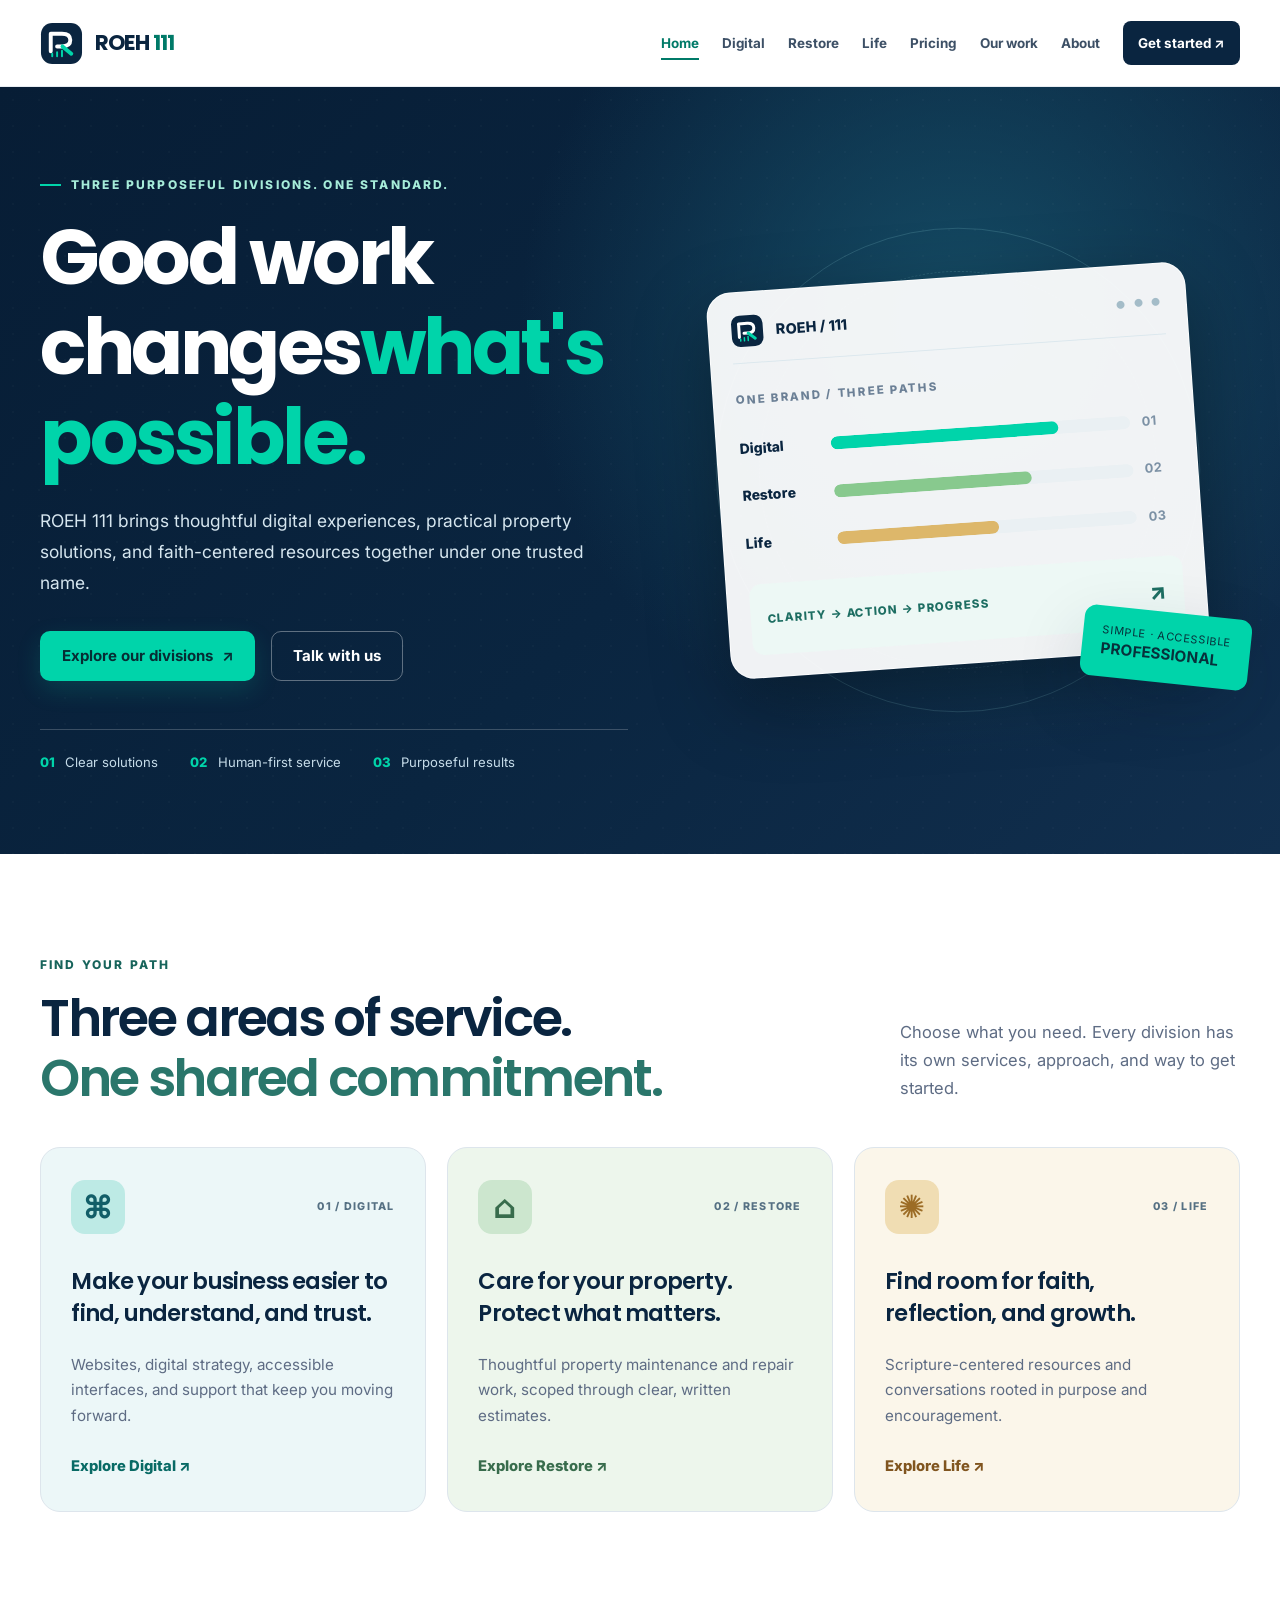
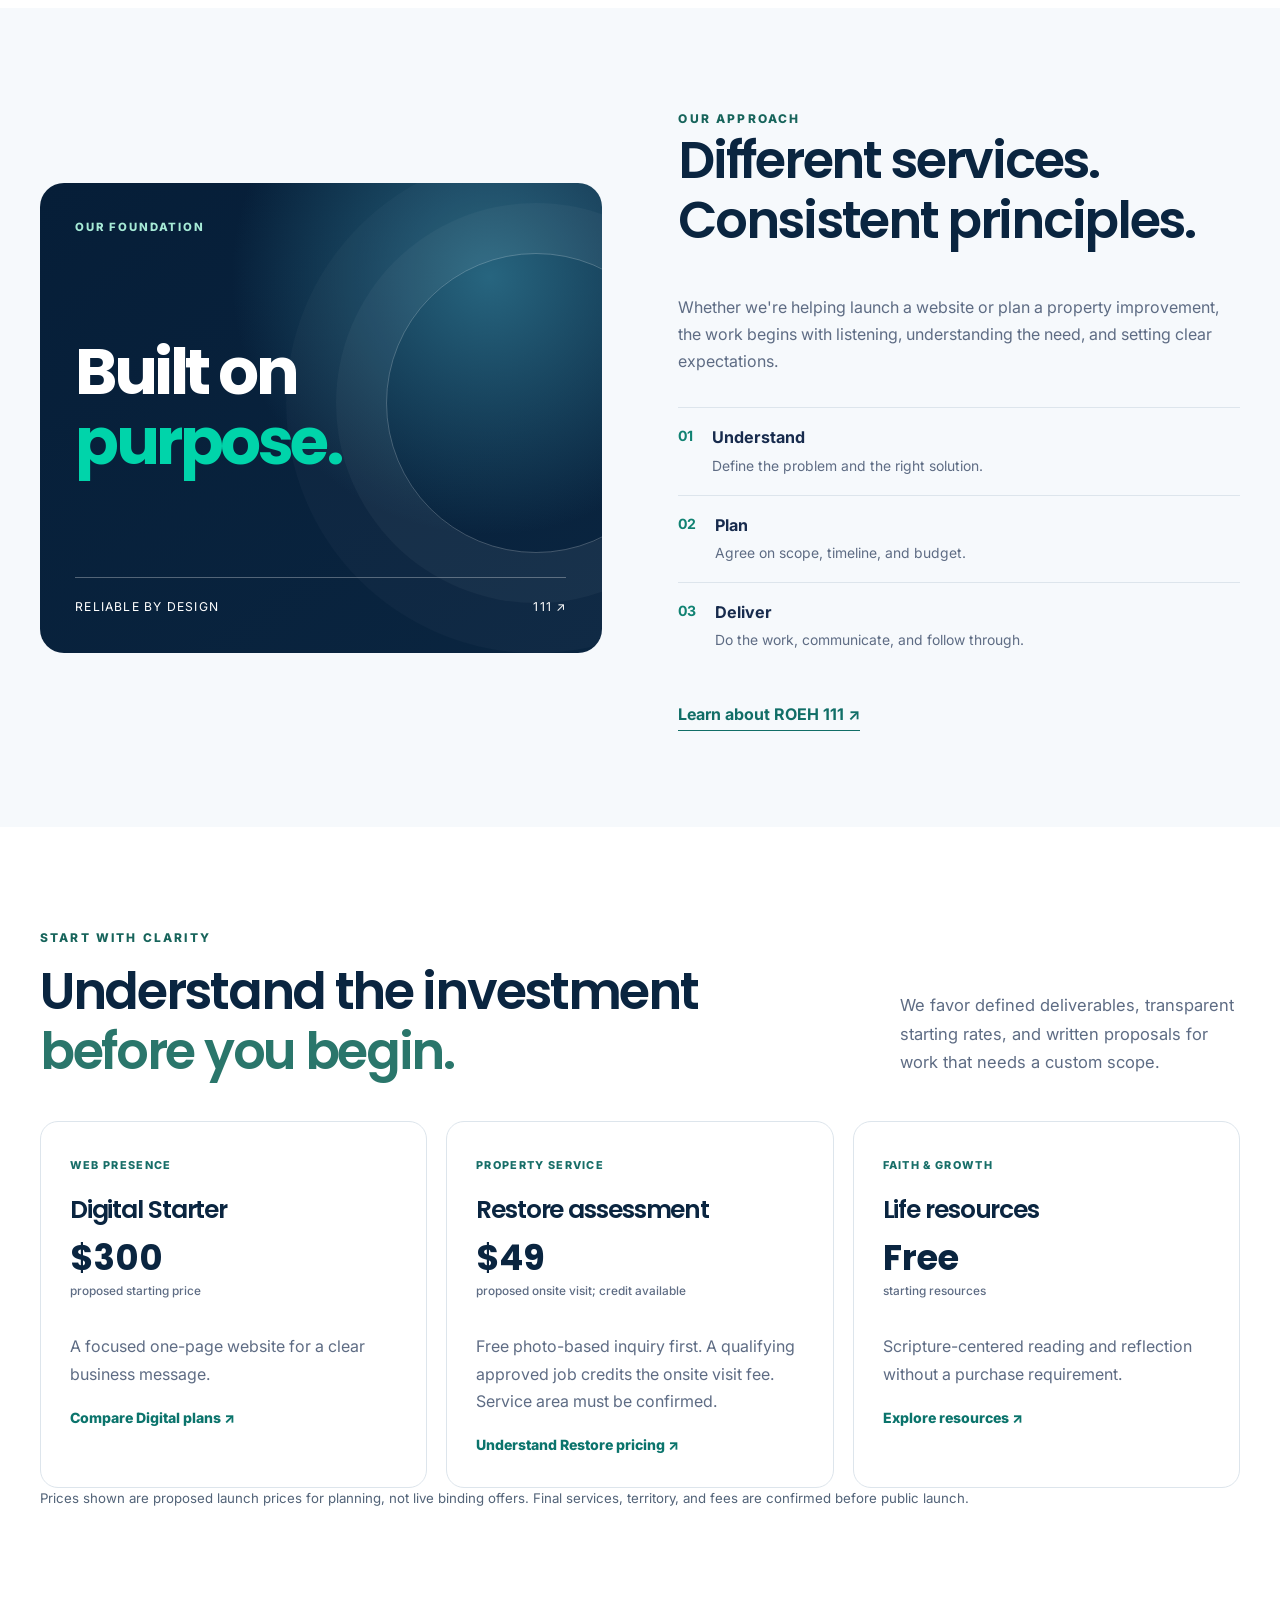
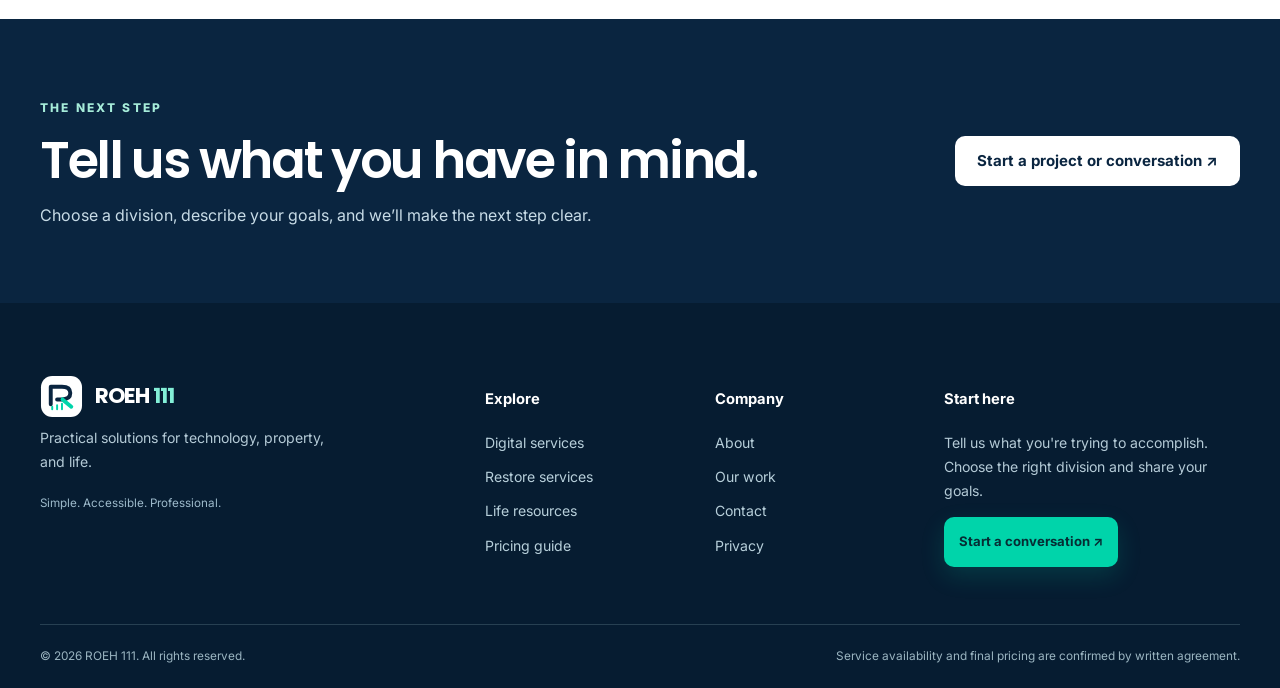
==== commit 736fc93b: "Made the code more readable." ====
--- a/index.html
+++ b/index.html
@@ -1,5 +1,6 @@
 <!DOCTYPE html>
 <html lang="en">
+
  <head>
   <meta charset="utf-8">
   <meta content="width=device-width, initial-scale=1" name="viewport">
@@ -8,230 +9,147 @@
   <meta content="Practical solutions for technology, property, and life" property="og:title">
   <meta content="ROEH 111 offers digital services, property solutions, and faith-centered resources with clarity and purpose." property="og:description">
   <meta content="website" property="og:type">
-  <title>
-   Practical solutions for technology, property, and life | ROEH 111
-  </title>
+  <title>Practical solutions for technology, property, and life | ROEH 111</title>
   <link href="assets/roeh-mark.svg" rel="icon" type="image/svg+xml">
   <link href="https://fonts.googleapis.com" rel="preconnect">
   <link crossorigin href="https://fonts.gstatic.com" rel="preconnect">
   <link href="https://fonts.googleapis.com/css2?family=Inter:wght@400;500;600;700&family=Poppins:wght@500;600;700;800&display=swap" rel="stylesheet">
   <link href="styles.css" rel="stylesheet">
-  <script defer src="config.js">
-  </script>
-  <script defer src="script.js">
-  </script>
+  <script defer src="config.js"></script>
+  <script defer src="script.js"></script>
  </head>
+
  <body data-branch="all">
-  <a class="skip-link" href="#main">
-   Skip to content
-  </a>
+
+  <a class="skip-link" href="#main">Skip to content</a>
+
   <header class="site-header">
+
    <div class="container header-inner">
     <a aria-label="ROEH 111, go to homepage" class="brand" href="index.html">
      <img alt height="43" src="assets/roeh-mark.svg" width="43">
-     <span>
-      ROEH
-      <strong>
-       111
-      </strong>
-     </span>
+     <span>ROEH<strong> 111</strong></span>
     </a>
+
     <button aria-controls="primary-nav" aria-expanded="false" aria-label="Open menu" class="nav-toggle" type="button">
-     <span>
-     </span>
-     <span>
-     </span>
-     <span>
-     </span>
+     <span></span>
+     <span></span>
+     <span></span>
     </button>
+
     <nav aria-label="Primary navigation" class="primary-nav" id="primary-nav">
-     <a aria-current="page" href="index.html">
-      Home
-     </a>
-     <a href="digital.html">
-      Digital
-     </a>
-     <a href="restore.html">
-      Restore
-     </a>
-     <a href="life.html">
-      Life
-     </a>
-     <a href="pricing.html">
-      Pricing
-     </a>
-     <a href="work.html">
-      Our work
-     </a>
-     <a href="about.html">
-      About
-     </a>
-     <a class="nav-contact" href="contact.html">
-      Get started
-      <span aria-hidden="true">
-       &nearrow;
-      </span>
-     </a>
+     <a aria-current="page" href="index.html">Home</a>
+     <a href="digital.html">Digital</a>
+     <a href="restore.html">Restore</a>
+     <a href="life.html">Life</a>
+     <a href="pricing.html">Pricing</a>
+     <a href="work.html">Our work</a>
+     <a href="about.html">About</a>
+     <a class="nav-contact" href="contact.html">Get started<span aria-hidden="true"> &nearrow;</span></a>
     </nav>
    </div>
   </header>
+
   <main id="main">
+
    <section class="hero">
+
     <div class="container hero-layout">
      <div>
       <span class="eyebrow">
-       <i>
-       </i>
+       <i></i>
        THREE PURPOSEFUL DIVISIONS. ONE STANDARD.
       </span>
-      <h1>
-       Good work changes
-       <em>
-        what's possible.
-       </em>
-      </h1>
+      <h1>Good work changes<em>what's possible.</em></h1>
       <p class="hero-lead">
-       ROEH 111 brings thoughtful digital experiences, practical property solutions, and faith-centered resources together under one trusted name.
+        ROEH 111 brings thoughtful digital experiences, practical property solutions, and faith-centered resources together under one trusted name.
       </p>
       <div class="hero-actions">
-       <a class="button button-teal" href="#divisions">
-        Explore our divisions
-        <span aria-hidden="true">
-         &nearrow;
-        </span>
-       </a>
-       <a class="button button-ghost" href="contact.html">
-        Talk with us
-       </a>
+       <a class="button button-teal" href="#divisions">Explore our divisions<span aria-hidden="true"> &nearrow;</span></a>
+       <a class="button button-ghost" href="contact.html">Talk with us</a>
       </div>
       <div class="hero-meta">
        <div>
-        <span class="hero-meta-num">
-         01
-        </span>
-        <span>
-         Clear solutions
-        </span>
-       </div>
-       <div>
-        <span class="hero-meta-num">
-         02
-        </span>
-        <span>
-         Human-first service
-        </span>
-       </div>
-       <div>
-        <span class="hero-meta-num">
-         03
-        </span>
-        <span>
-         Purposeful results
-        </span>
-       </div>
-      </div>
-     </div>
+        <span class="hero-meta-num">01</span>
+        <span> Clear solutions</span>
+       </div>
+
+       <div>
+        <span class="hero-meta-num">02</span>
+        <span> Human-first service</span>
+       </div>
+
+       <div>
+        <span class="hero-meta-num">03</span>
+        <span> Purposeful results</span>
+       </div>
+      </div>
+     </div>
+
      <div aria-hidden="true" class="hero-visual">
-      <div class="visual-orbit visual-orbit-one">
-      </div>
-      <div class="visual-orbit visual-orbit-two">
-      </div>
+
+      <div class="visual-orbit visual-orbit-one"></div>
+      <div class="visual-orbit visual-orbit-two"></div>
+
       <div class="glass-panel">
        <div class="panel-header">
         <img alt src="assets/roeh-mark.svg">
-        <span>
-         ROEH / 111
-        </span>
-        <span class="panel-dot">
-         ● ● ●
-        </span>
-       </div>
-       <div class="panel-caption">
-        ONE BRAND / THREE PATHS
-       </div>
+        <span> ROEH / 111</span>
+        <span class="panel-dot"> ● ● ●</span>
+       </div>
+
+       <div class="panel-caption">ONE BRAND / THREE PATHS</div>
+
        <div class="visual-bar">
-        <span>
-         Digital
-        </span>
-        <div>
-         <i style="--fill:76%;--color:#00D4AA">
-         </i>
-        </div>
-        <b>
-         01
-        </b>
-       </div>
+        <span> Digital</span>
+        <div><i style="--fill:76%;--color:#00D4AA"></i></div>
+
+        <b> 01</b>
+       </div>
+
        <div class="visual-bar">
-        <span>
-         Restore
-        </span>
-        <div>
-         <i style="--fill:66%;--color:#88C98E">
-         </i>
-        </div>
-        <b>
-         02
-        </b>
-       </div>
+        <span> Restore</span>
+        <div><i style="--fill:66%;--color:#88C98E"></i></div>
+
+        <b> 02</b>
+       </div>
+
        <div class="visual-bar">
-        <span>
-         Life
-        </span>
-        <div>
-         <i style="--fill:54%;--color:#DDB76A">
-         </i>
-        </div>
-        <b>
-         03
-        </b>
-       </div>
+        <span> Life</span>
+        <div><i style="--fill:54%;--color:#DDB76A"></i></div>
+
+        <b> 03</b>
+       </div>
+
        <div class="panel-end">
-        <span>
-         CLARITY &rarr; ACTION &rarr; PROGRESS
-        </span>
-        <span>
-         &nearrow;
-        </span>
-       </div>
-      </div>
-      <div class="floating-label">
-       SIMPLE &middot; ACCESSIBLE
-       <br>
-       <strong>
-        PROFESSIONAL
-       </strong>
-      </div>
-     </div>
-    </div>
-   </section>
+        <span> CLARITY &rarr; ACTION &rarr; PROGRESS</span>
+        <span> &nearrow;</span>
+       </div>
+      </div>
+
+      <div class="floating-label"> SIMPLE &middot; ACCESSIBLE<br><strong> PROFESSIONAL</strong></div>
+     </div>
+    </div>
+   </section>
+
    <section class="section" id="divisions">
+
     <div class="container">
      <div class="section-heading">
       <div>
-       <span class="eyebrow dark">
-        FIND YOUR PATH
-       </span>
-       <h2>
-        Three areas of service.
-        <br>
-        <em>
-         One shared commitment.
-        </em>
-       </h2>
+       <span class="eyebrow dark">FIND YOUR PATH</span>
+       <h2>Three areas of service.<br><em> One shared commitment.</em></h2>
       </div>
       <p>
        Choose what you need. Every division has its own services, approach, and way to get started.
       </p>
      </div>
      <div class="division-grid">
+
       <article class="division-card digital-card">
        <div class="division-top">
-        <span class="branch-icon">
-         ⌘
-        </span>
-        <span>
-         01 / DIGITAL
-        </span>
+        <span class="branch-icon"> ⌘</span>
+        <span> 01 / DIGITAL</span>
        </div>
        <h3>
         Make your business easier to find, understand, and trust.
@@ -239,322 +157,189 @@
        <p>
         Websites, digital strategy, accessible interfaces, and support that keep you moving forward.
        </p>
-       <a href="digital.html">
-        Explore Digital
-        <span aria-hidden="true">
-         &nearrow;
-        </span>
-       </a>
-      </article>
+       <a href="digital.html">Explore Digital<span aria-hidden="true"> &nearrow;</span></a>
+      </article>
+
       <article class="division-card restore-card">
        <div class="division-top">
-        <span class="branch-icon">
-         ⌂
-        </span>
-        <span>
-         02 / RESTORE
-        </span>
-       </div>
+        <span class="branch-icon"> ⌂</span>
+        <span> 02 / RESTORE</span>
+       </div>
+
        <h3>
         Care for your property. Protect what matters.
        </h3>
        <p>
         Thoughtful property maintenance and repair work, scoped through clear, written estimates.
        </p>
-       <a href="restore.html">
-        Explore Restore
-        <span aria-hidden="true">
-         &nearrow;
-        </span>
-       </a>
-      </article>
+       <a href="restore.html">Explore Restore<span aria-hidden="true"> &nearrow;</span></a>
+      </article>
+
       <article class="division-card life-card">
        <div class="division-top">
-        <span class="branch-icon">
-         ✺
-        </span>
-        <span>
-         03 / LIFE
-        </span>
-       </div>
+        <span class="branch-icon"> ✺</span>
+        <span> 03 / LIFE</span>
+       </div>
+
        <h3>
         Find room for faith, reflection, and growth.
        </h3>
        <p>
         Scripture-centered resources and conversations rooted in purpose and encouragement.
        </p>
-       <a href="life.html">
-        Explore Life
-        <span aria-hidden="true">
-         &nearrow;
-        </span>
-       </a>
-      </article>
-     </div>
-    </div>
-   </section>
+       <a href="life.html">Explore Life<span aria-hidden="true"> &nearrow;</span></a>
+      </article>
+     </div>
+    </div>
+   </section>
+
    <section class="section section-mist">
     <div class="container split-feature">
      <div class="feature-visual">
-      <span class="feature-stamp">
-       OUR FOUNDATION
-      </span>
-      <div class="big-type">
-       Built on
-       <br>
-       <em>
-        purpose.
-       </em>
-      </div>
+      <span class="feature-stamp">OUR FOUNDATION</span>
+      <div class="big-type">Built on<br><em>purpose.</em>
+    </div>
+
       <div class="feature-bottom">
-       <span>
-        RELIABLE BY DESIGN
-       </span>
-       <span>
-        111 &nearrow;
-       </span>
-      </div>
-     </div>
+       <span>RELIABLE BY DESIGN</span>
+       <span> 111 &nearrow;</span>
+      </div>
+     </div>
+
      <div>
-      <span class="eyebrow dark">
-       OUR APPROACH
-      </span>
-      <h2>
-       Different services.
-       <br>
-       Consistent principles.
-      </h2>
+      <span class="eyebrow dark">OUR APPROACH</span>
+      <h2>Different services.<br>Consistent principles.</h2>
       <p>
        Whether we're helping launch a website or plan a property improvement, 
        the work begins with listening, understanding the need, and setting clear expectations.
       </p>
       <div class="steps-inline">
        <div>
-        <b>
-         01
-        </b>
-        <span>
-         <strong>
-          Understand
-         </strong>
-         <small>
-          Define the problem and the right solution.
-         </small>
-        </span>
-       </div>
-       <div>
-        <b>
-         02
-        </b>
-        <span>
-         <strong>
-          Plan
-         </strong>
-         <small>
-          Agree on scope, timeline, and budget.
-         </small>
-        </span>
-       </div>
-       <div>
-        <b>
-         03
-        </b>
-        <span>
-         <strong>
-          Deliver
-         </strong>
-         <small>
-          Do the work, communicate, and follow through.
-         </small>
-        </span>
-       </div>
-      </div>
+        <b> 01</b>
+        <span><strong> Understand</strong><small> Define the problem and the right solution.</small></span>
+       </div>
+
+       <div>
+        <b> 02</b>
+        <span><strong> Plan</strong><small> Agree on scope, timeline, and budget.</small></span>
+       </div>
+
+       <div>
+        <b> 03</b>
+        <span><strong> Deliver</strong><small> Do the work, communicate, and follow through.</small></span>
+       </div>
+      </div>
+
       <a class="text-link" href="about.html">
        Learn about ROEH 111 &nearrow;
       </a>
      </div>
     </div>
    </section>
+
    <section class="section">
     <div class="container">
      <div class="section-heading">
       <div>
-       <span class="eyebrow dark">
-        START WITH CLARITY
-       </span>
-       <h2>
-        Understand the investment
-        <em>
-         before you begin.
-        </em>
-       </h2>
+       <span class="eyebrow dark">START WITH CLARITY</span>
+       <h2>Understand the investment<em> before you begin.</em></h2>
       </div>
       <p>
        We favor defined deliverables, transparent starting rates, and written proposals for work that needs a custom scope.
       </p>
      </div>
+
      <div class="price-preview-grid">
       <article>
-       <span>
-        WEB PRESENCE
-       </span>
-       <h3>
-        Digital Starter
-       </h3>
-       <p class="price-big">
-        $300
-        <small>
-         proposed starting price
-        </small>
-       </p>
+       <span>WEB PRESENCE</span>
+       <h3>Digital Starter</h3>
+       <p class="price-big">$300<small> proposed starting price</small></p>
        <p>
         A focused one-page website for a clear business message.
        </p>
-       <a href="pricing.html#digital-pricing">
-        Compare Digital plans &nearrow;
-       </a>
-      </article>
+       <a href="pricing.html#digital-pricing">Compare Digital plans &nearrow;</a>
+      </article>
+
       <article>
-       <span>
-        PROPERTY SERVICE
-       </span>
-       <h3>
-        Restore assessment
-       </h3>
-       <p class="price-big">
-        $49
-        <small>
-         proposed onsite visit; credit available
-        </small>
-       </p>
+        <span>PROPERTY SERVICE</span>
+       <h3>Restore assessment</h3>
+       <p class="price-big">$49<small> proposed onsite visit; credit available</small></p>
        <p>
         Free photo-based inquiry first. A qualifying approved job credits the onsite visit fee. Service area must be confirmed.
        </p>
-       <a href="pricing.html#restore-pricing">
-        Understand Restore pricing &nearrow;
-       </a>
-      </article>
+       <a href="pricing.html#restore-pricing">Understand Restore pricing &nearrow;</a>
+      </article>
+
       <article>
-       <span>
-        FAITH & GROWTH
-       </span>
-       <h3>
-        Life resources
-       </h3>
-       <p class="price-big">
-        Free
-        <small>
-         starting resources
-        </small>
-       </p>
+       <span>FAITH & GROWTH</span>
+       <h3>Life resources</h3>
+       <p class="price-big">Free<small> starting resources</small></p>
        <p>
         Scripture-centered reading and reflection without a purchase requirement.
        </p>
-       <a href="life.html">
-        Explore resources &nearrow;
-       </a>
-      </article>
+       <a href="life.html">Explore resources &nearrow;</a>
+      </article>
+
      </div>
      <p class="fine-print">
       Prices shown are proposed launch prices for planning, not live binding offers. Final services, territory, and fees are confirmed before public launch.
      </p>
     </div>
    </section>
+
    <section class="cta-band">
     <div class="container cta-grid">
      <div>
-      <span class="eyebrow">
-       THE NEXT STEP
-      </span>
-      <h2>
-       Tell us what you have in mind.
-      </h2>
-      <p>
-       Choose a division, describe your goals, and we&rsquo;ll make the next step clear.
-      </p>
-     </div>
-     <a class="button button-white" href="contact.html">
-      Start a project or conversation &nearrow;
-     </a>
-    </div>
+      <span class="eyebrow">THE NEXT STEP</span>
+      <h2>Tell us what you have in mind.</h2>
+      <p>Choose a division, describe your goals, and we&rsquo;ll make the next step clear.</p>
+     </div>
+     <a class="button button-white" href="contact.html">Start a project or conversation &nearrow;</a>
+    </div>
+
    </section>
   </main>
+
   <footer class="site-footer">
    <div class="container footer-grid">
     <div>
      <a aria-label="ROEH 111 homepage" class="brand footer-brand" href="index.html">
       <img alt height="43" src="assets/roeh-mark-light.svg" width="43">
-      <span>
-       ROEH
-       <strong>
-        111
-       </strong>
-      </span>
+      <span>ROEH<strong> 111</strong></span>
      </a>
-     <p>
-      Practical solutions for technology, property, and life.
-     </p>
-     <small>
-      Simple. Accessible. Professional.
-     </small>
-    </div>
+     <p>Practical solutions for technology, property, and life.</p>
+     <small> Simple. Accessible. Professional.</small>
+    </div>
+
     <div>
-     <h2>
-      Explore
-     </h2>
-     <a href="digital.html">
-      Digital services
-     </a>
-     <a href="restore.html">
-      Restore services
-     </a>
-     <a href="life.html">
-      Life resources
-     </a>
-     <a href="pricing.html">
-      Pricing guide
-     </a>
-    </div>
+     <h2>Explore</h2>
+     <a href="digital.html">Digital services</a>
+     <a href="restore.html">Restore services</a>
+     <a href="life.html">Life resources</a>
+     <a href="pricing.html">Pricing guide</a>
+    </div>
+
     <div>
-     <h2>
-      Company
-     </h2>
-     <a href="about.html">
-      About
-     </a>
-     <a href="work.html">
-      Our work
-     </a>
-     <a href="contact.html">
-      Contact
-     </a>
-     <a href="privacy.html">
-      Privacy
-     </a>
-    </div>
+     <h2>Company</h2>
+     <a href="about.html">About</a>
+     <a href="work.html">Our work</a>
+     <a href="contact.html">Contact</a>
+     <a href="privacy.html">Privacy</a>
+    </div>
+
     <div>
-     <h2>
-      Start here
-     </h2>
+     <h2>Start here</h2>
      <p>
       Tell us what you're trying to accomplish. Choose the right division and share your goals.
      </p>
-     <a class="button button-teal" href="contact.html">
-      Start a conversation &nearrow;
-     </a>
+     <a class="button button-teal" href="contact.html">Start a conversation &nearrow;</a>
     </div>
    </div>
+
    <div class="container footer-bottom">
-    <span>
-     &copy;
-     <span id="copyright-year">
-      2026
-     </span>
-     ROEH 111. All rights reserved.
-    </span>
-    <span>
-     Service availability and final pricing are confirmed by written agreement.
-    </span>
+    <span> &copy;
+     <span id="copyright-year">2026</span> ROEH 111. All rights reserved.</span>
+    <span> Service availability and final pricing are confirmed by written agreement.</span>
    </div>
   </footer>
  </body>
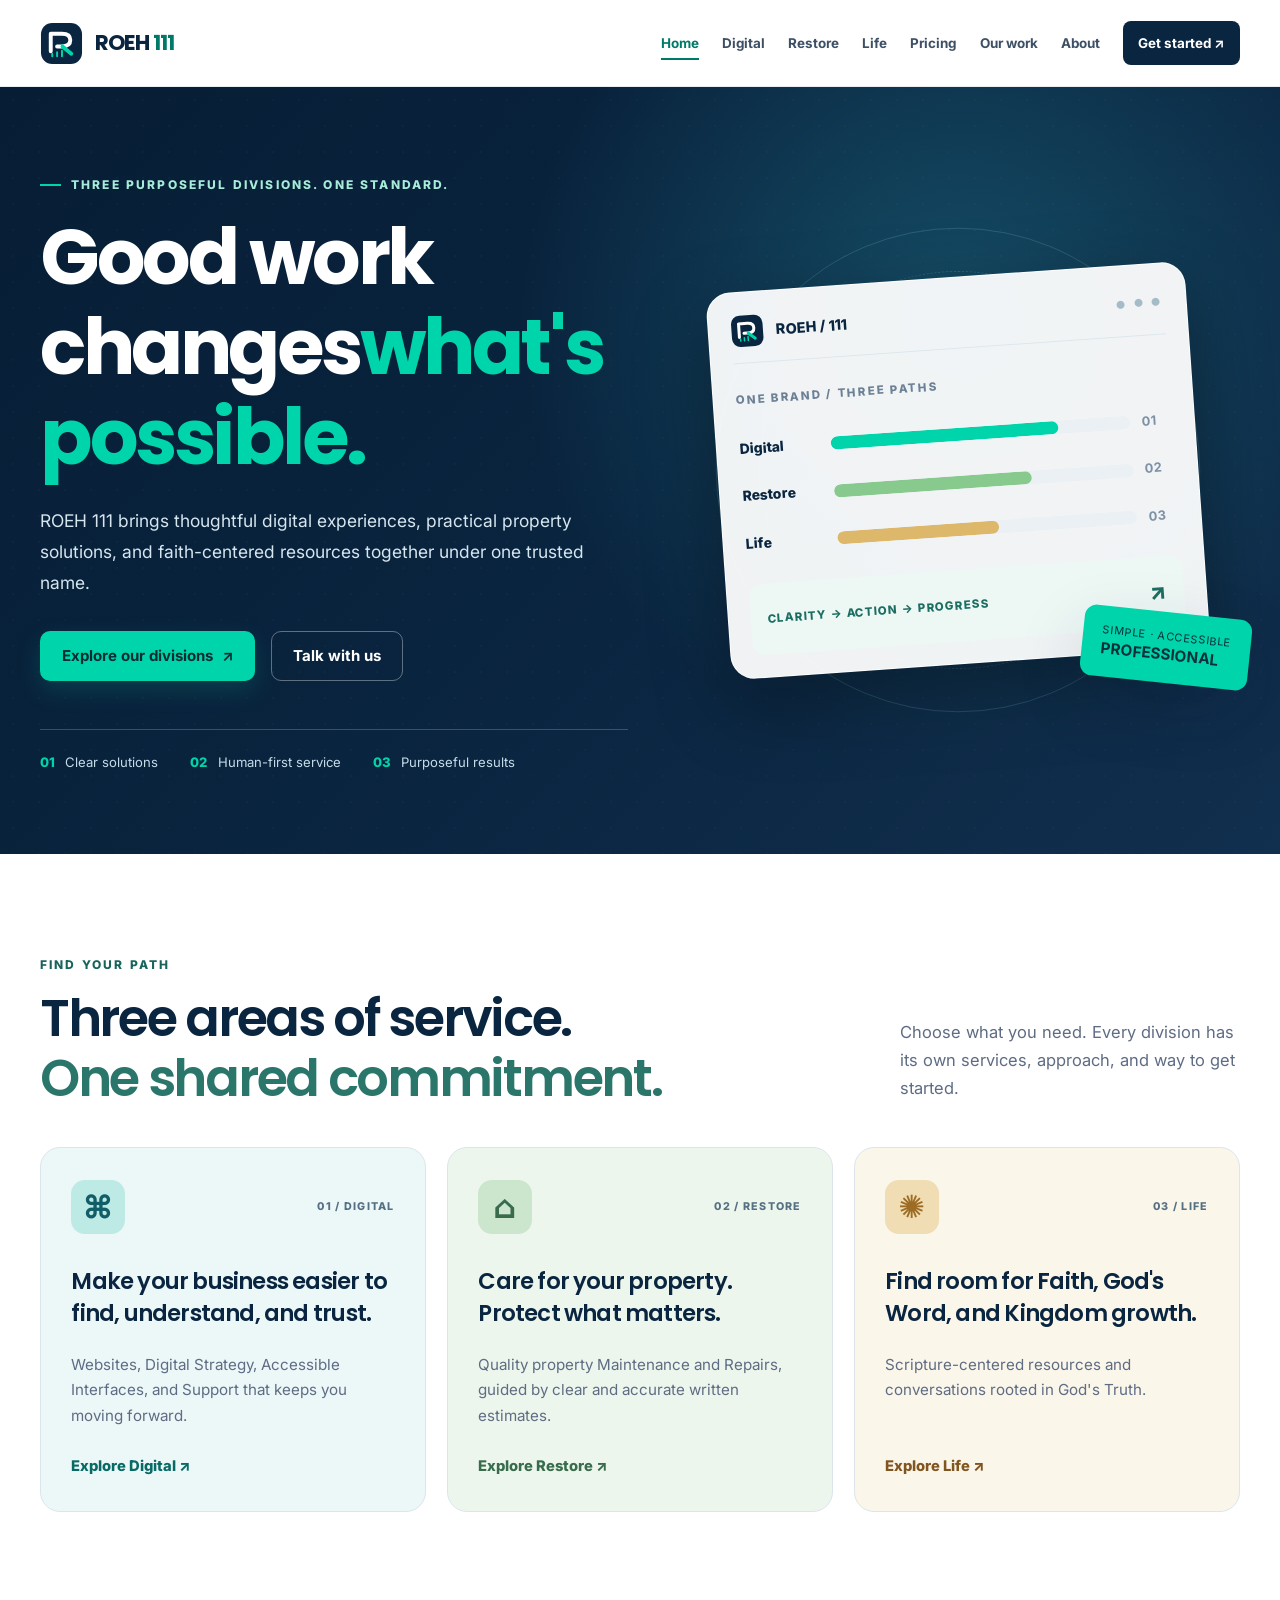
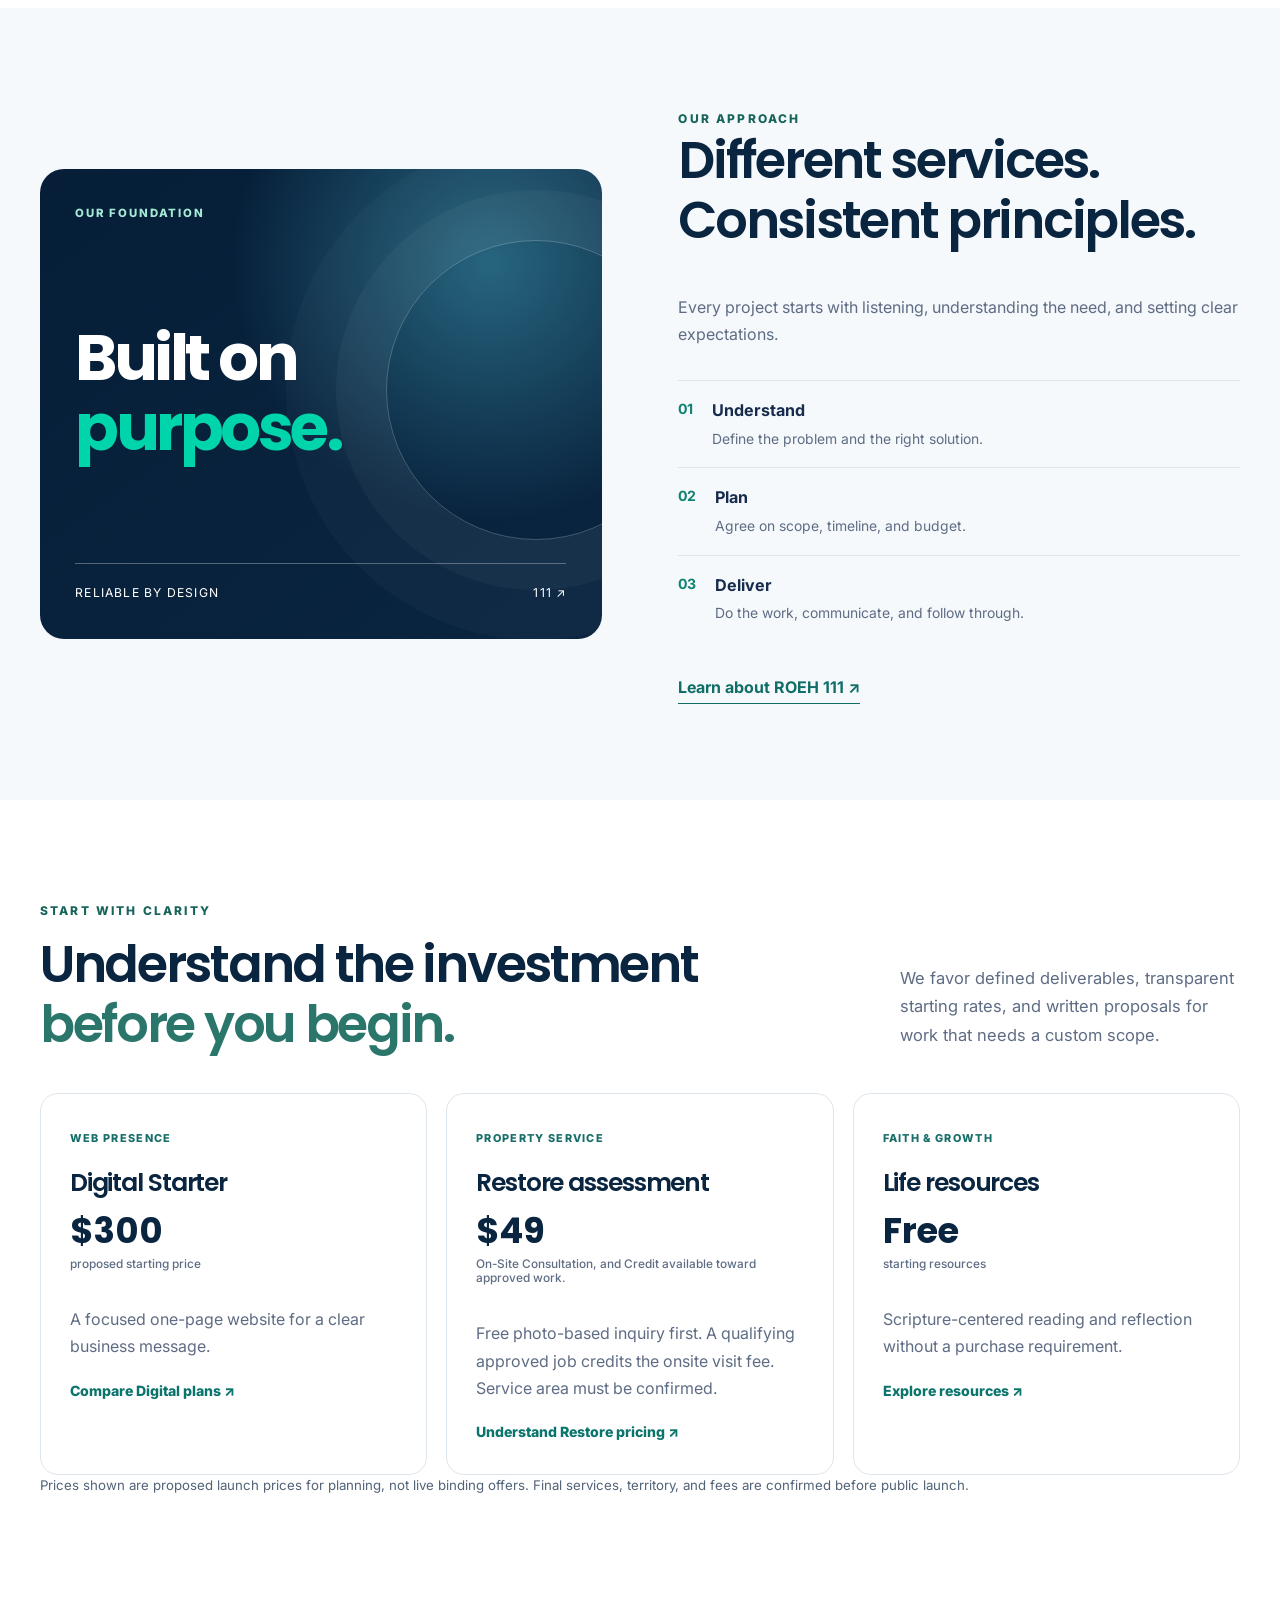
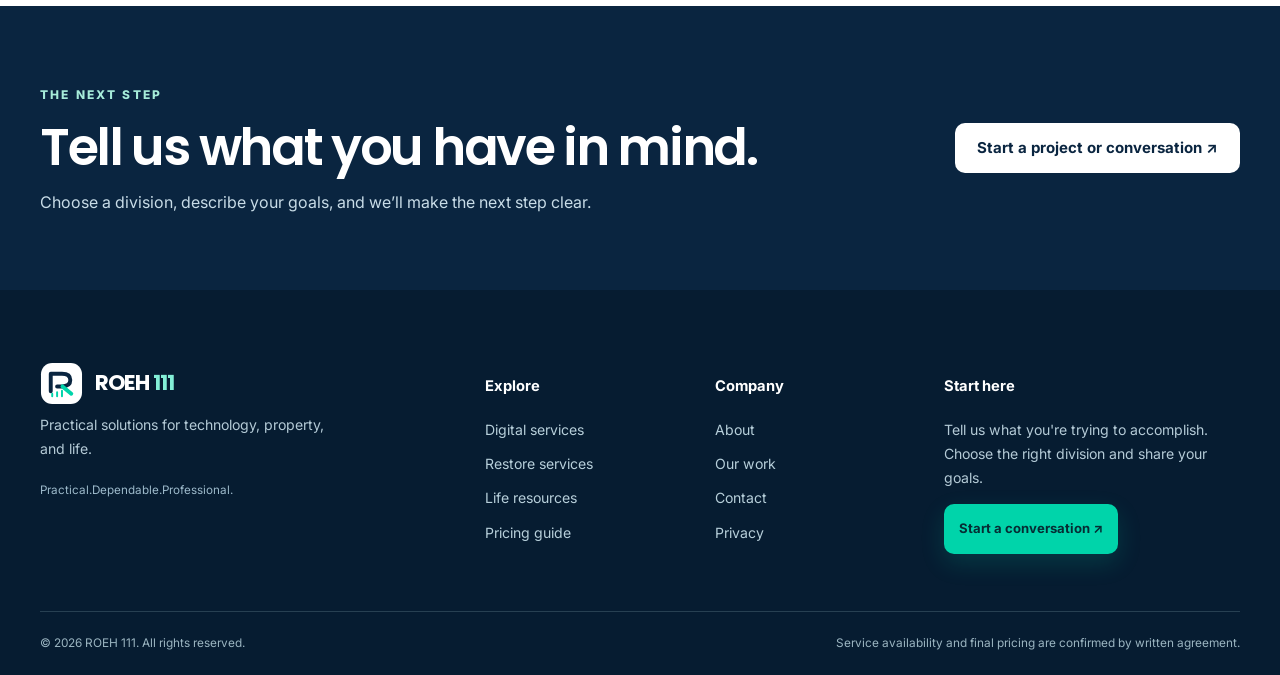
==== commit cf8e803d: "Update the wordage to reflect the idea better. I sttill have some pages to go throught to revise bef" ====
--- a/index.html
+++ b/index.html
@@ -155,7 +155,7 @@
         Make your business easier to find, understand, and trust.
        </h3>
        <p>
-        Websites, digital strategy, accessible interfaces, and support that keep you moving forward.
+        Websites, Digital Strategy, Accessible Interfaces, and Support that keeps you moving forward.
        </p>
        <a href="digital.html">Explore Digital<span aria-hidden="true"> &nearrow;</span></a>
       </article>
@@ -170,7 +170,7 @@
         Care for your property. Protect what matters.
        </h3>
        <p>
-        Thoughtful property maintenance and repair work, scoped through clear, written estimates.
+        Quality property Maintenance and Repairs, guided by clear and accurate written estimates.
        </p>
        <a href="restore.html">Explore Restore<span aria-hidden="true"> &nearrow;</span></a>
       </article>
@@ -182,10 +182,10 @@
        </div>
 
        <h3>
-        Find room for faith, reflection, and growth.
+        Find room for Faith, God's Word, and Kingdom growth.
        </h3>
        <p>
-        Scripture-centered resources and conversations rooted in purpose and encouragement.
+        Scripture-centered resources and conversations rooted in God's Truth.
        </p>
        <a href="life.html">Explore Life<span aria-hidden="true"> &nearrow;</span></a>
       </article>
@@ -210,8 +210,7 @@
       <span class="eyebrow dark">OUR APPROACH</span>
       <h2>Different services.<br>Consistent principles.</h2>
       <p>
-       Whether we're helping launch a website or plan a property improvement, 
-       the work begins with listening, understanding the need, and setting clear expectations.
+       Every project starts with listening, understanding the need, and setting clear expectations.
       </p>
       <div class="steps-inline">
        <div>
@@ -263,7 +262,7 @@
       <article>
         <span>PROPERTY SERVICE</span>
        <h3>Restore assessment</h3>
-       <p class="price-big">$49<small> proposed onsite visit; credit available</small></p>
+       <p class="price-big">$49<small> On-Site Consultation, and Credit available toward approved work.</small></p>
        <p>
         Free photo-based inquiry first. A qualifying approved job credits the onsite visit fee. Service area must be confirmed.
        </p>
@@ -308,7 +307,7 @@
       <span>ROEH<strong> 111</strong></span>
      </a>
      <p>Practical solutions for technology, property, and life.</p>
-     <small> Simple. Accessible. Professional.</small>
+     <small>Practical.Dependable.Professional.</small>
     </div>
 
     <div>
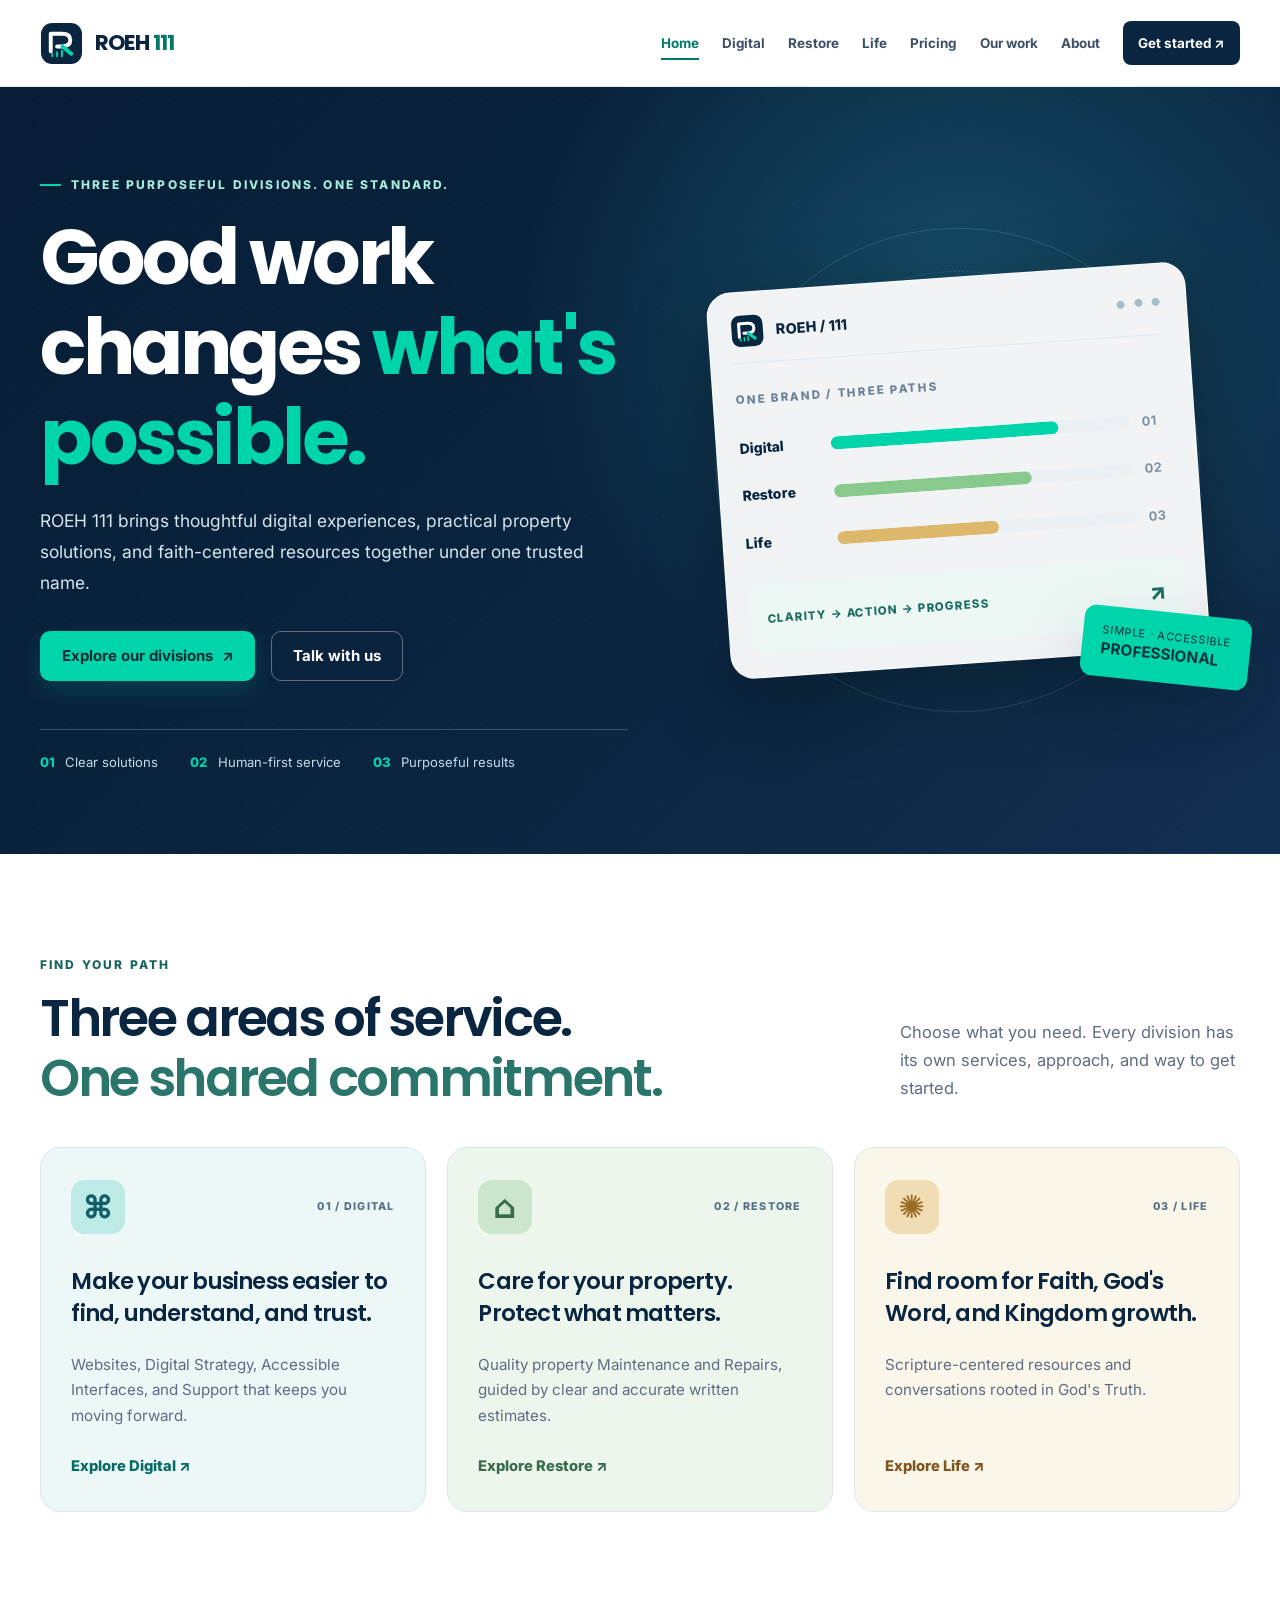
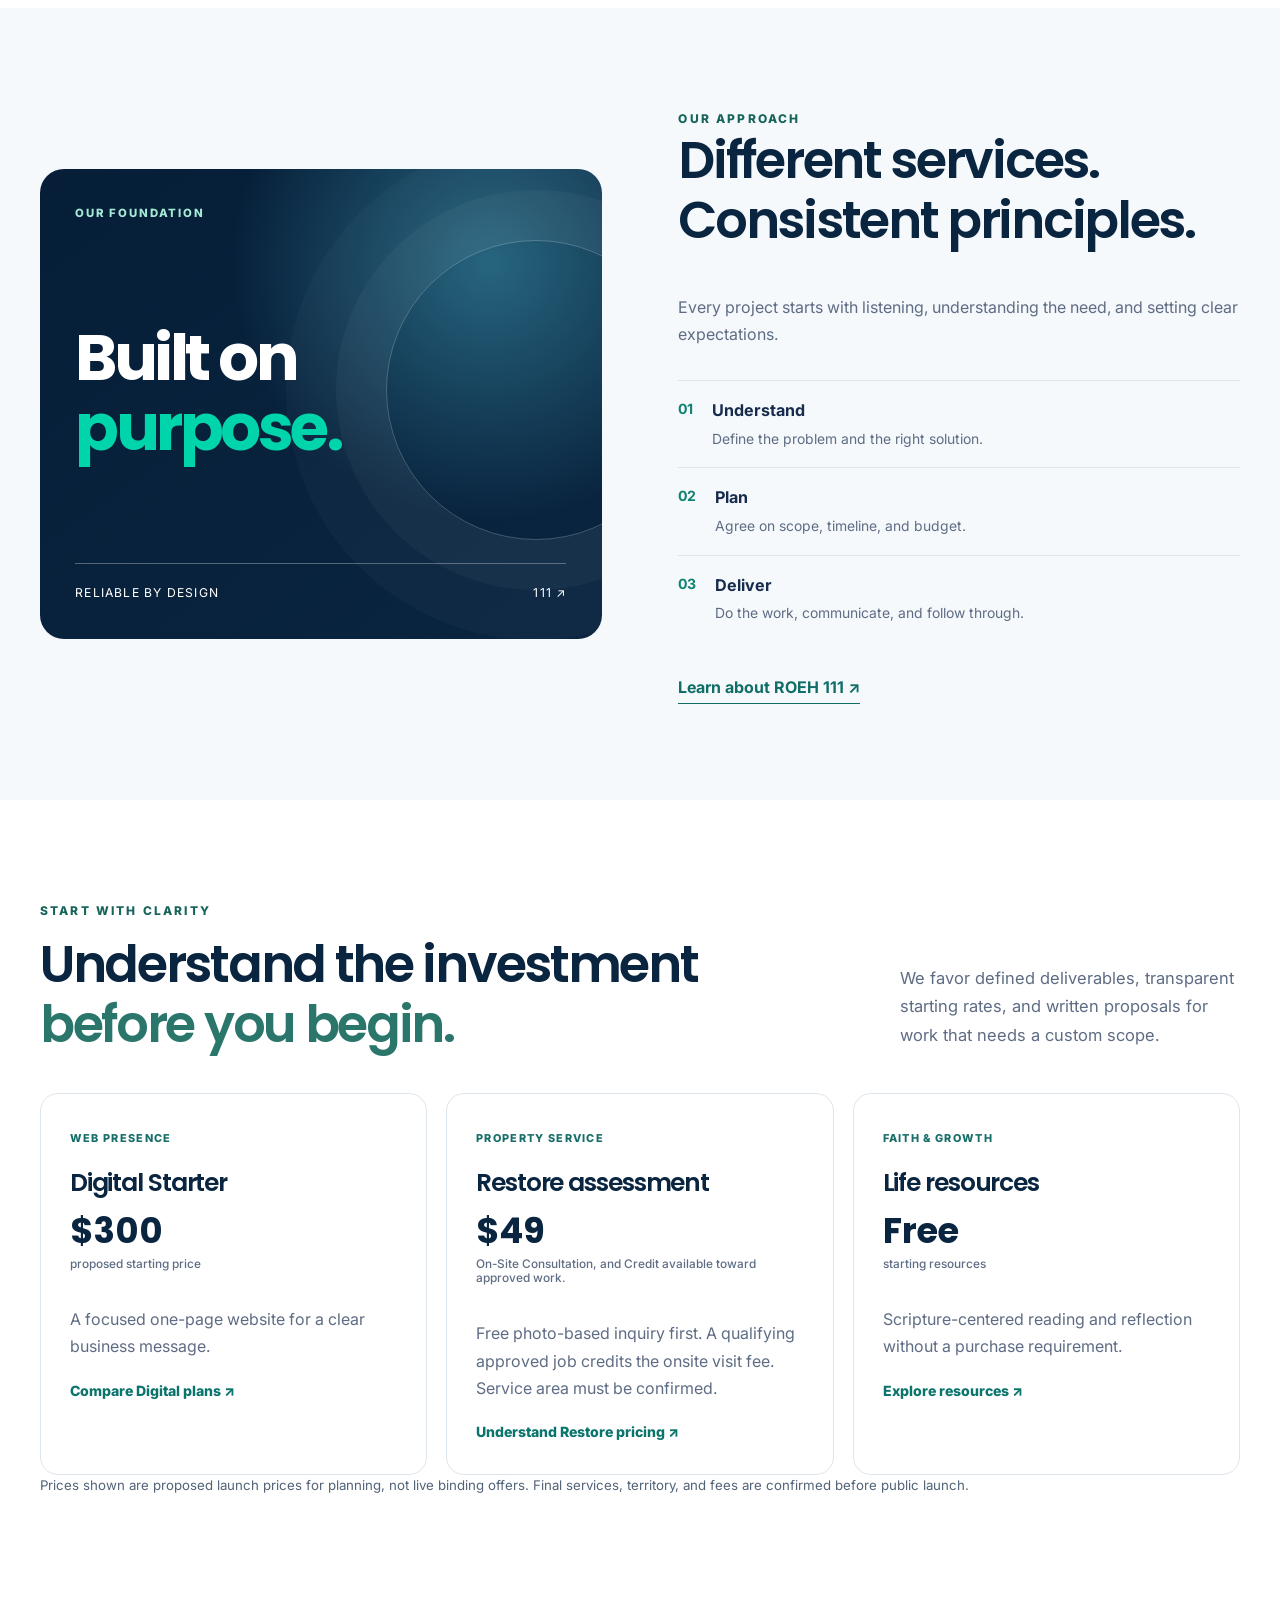
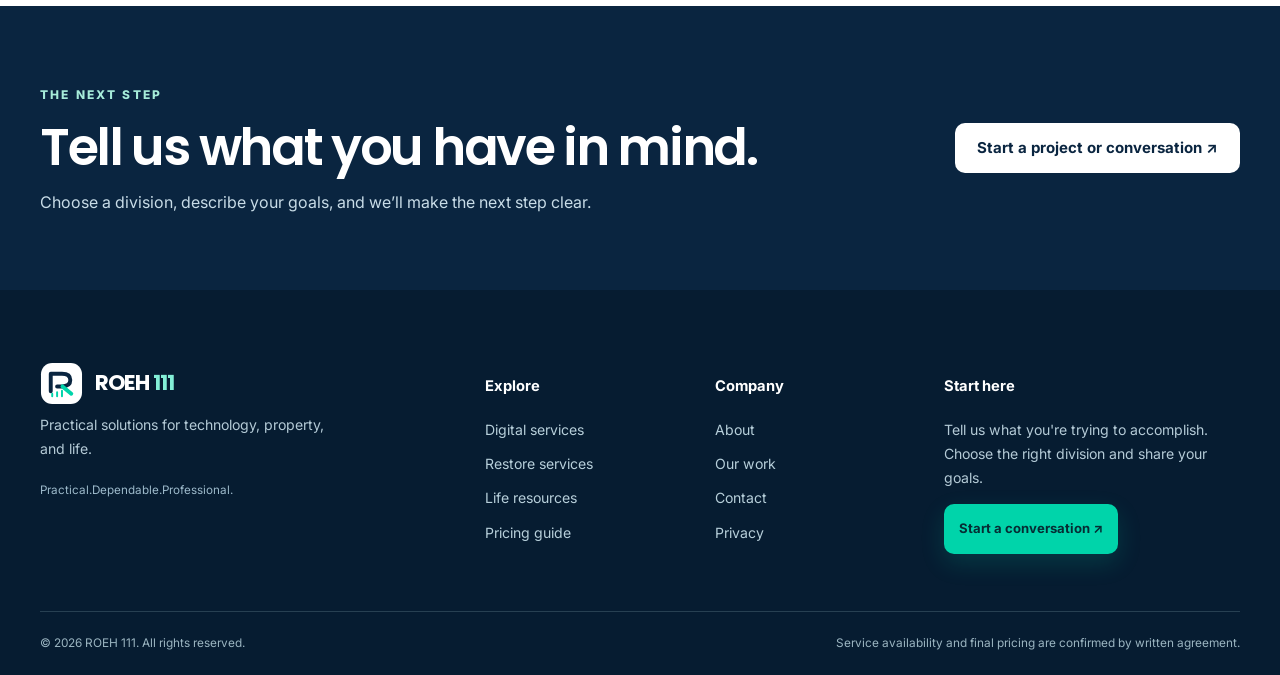
==== commit b9dbded5: "Added a space where a space was needed for proper sentence structure." ====
--- a/index.html
+++ b/index.html
@@ -60,7 +60,7 @@
        <i></i>
        THREE PURPOSEFUL DIVISIONS. ONE STANDARD.
       </span>
-      <h1>Good work changes<em>what's possible.</em></h1>
+      <h1>Good work changes<em> what's possible.</em></h1>
       <p class="hero-lead">
         ROEH 111 brings thoughtful digital experiences, practical property solutions, and faith-centered resources together under one trusted name.
       </p>
